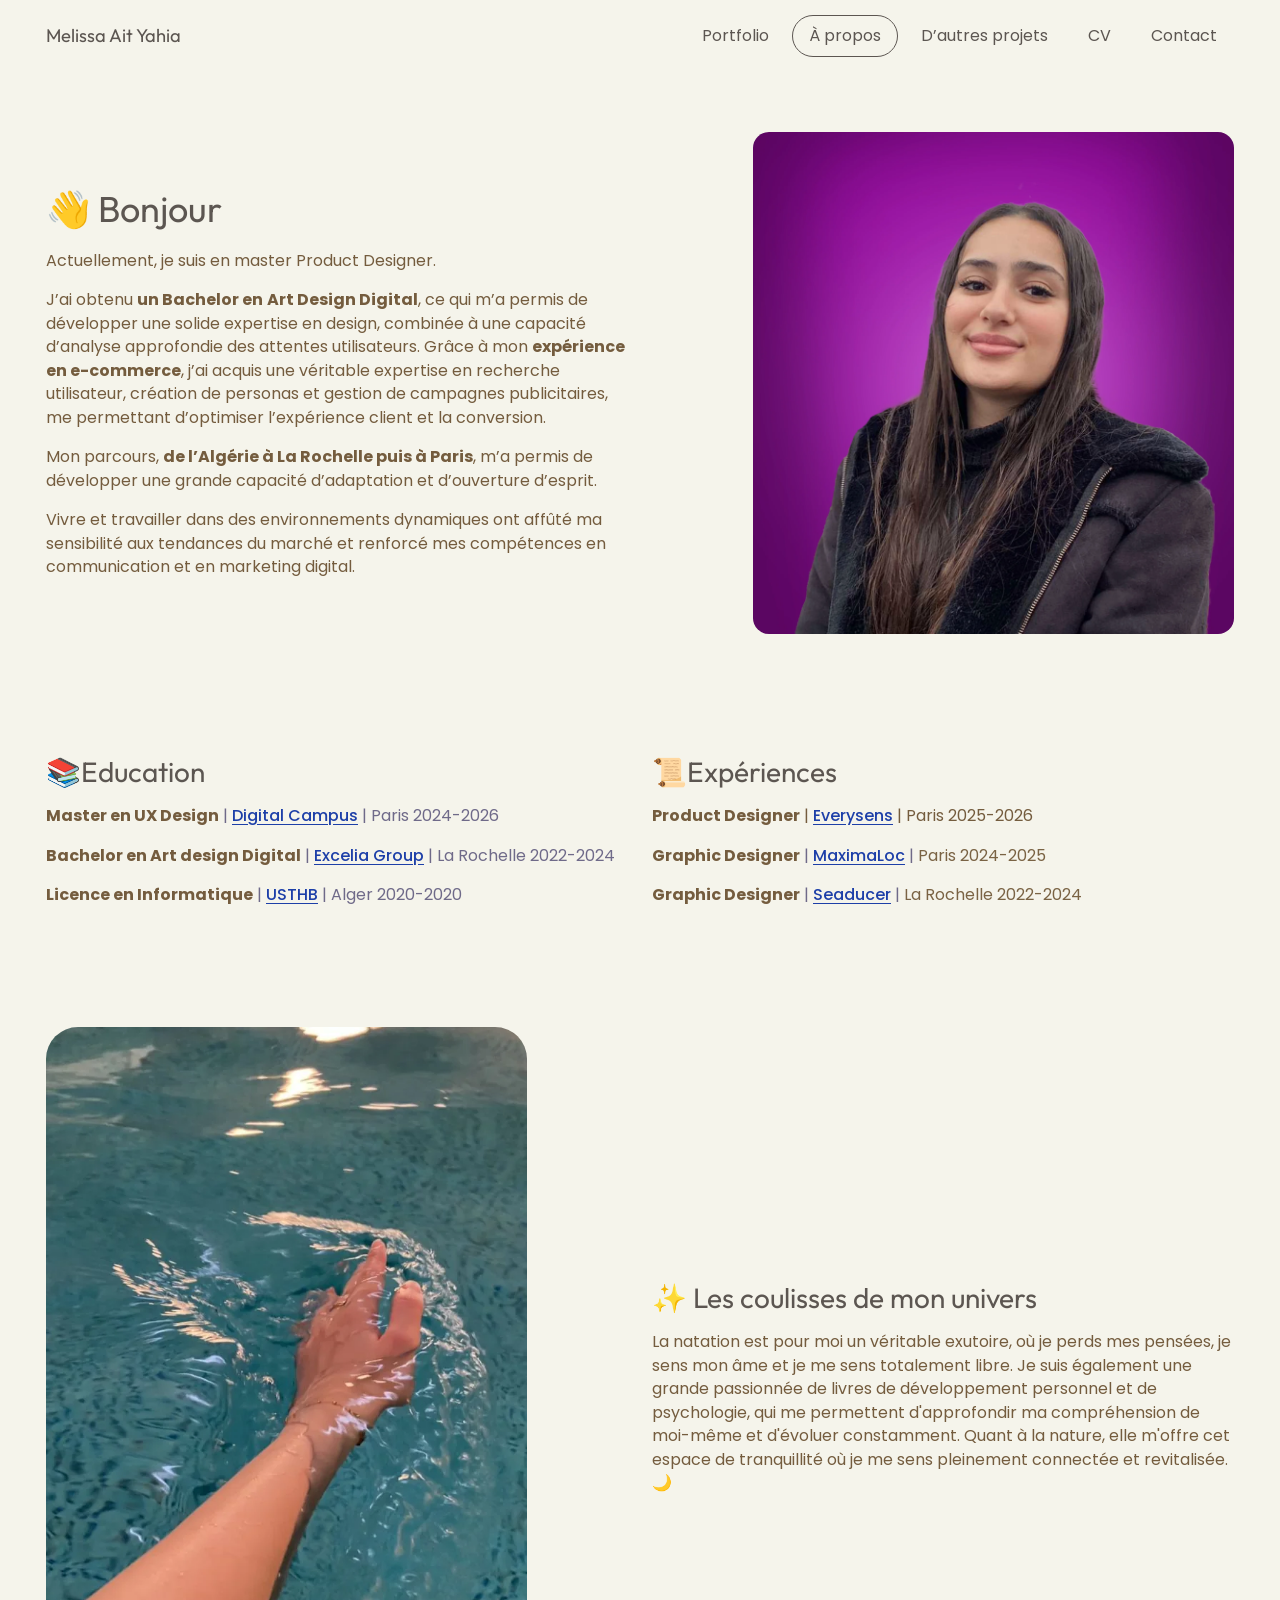
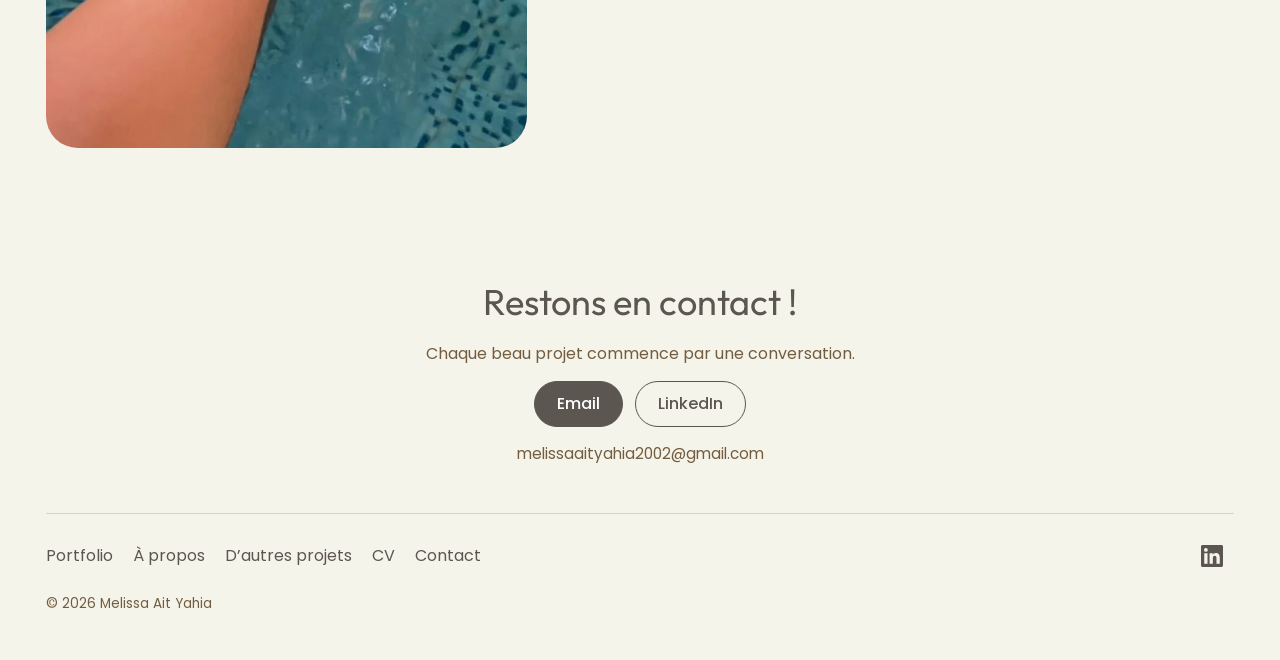
==== a-propos.html @ 56a54812 "Task: AI Product Designer overall done" ====
<!doctype html>
<html lang="fr">
<head>
<meta charset="utf-8">
<meta name="viewport" content="width=device-width, initial-scale=1">
<title>À propos — Melissa Ait Yahia</title>
<meta name="description" content="Parcours, formation et univers de Melissa Ait Yahia, Product Designer.">
<meta property="og:title" content="À propos — Melissa Ait Yahia">
<meta property="og:description" content="Parcours, formation et univers de Melissa Ait Yahia, Product Designer.">
<link rel="icon" href="assets/favicon.svg" type="image/svg+xml">
<link rel="preconnect" href="https://fonts.googleapis.com"><link rel="preconnect" href="https://fonts.gstatic.com" crossorigin>
<link href="https://fonts.googleapis.com/css2?family=Outfit:wght@400;700&family=Poppins:ital,wght@0,400;0,700;1,400;1,700&family=Inter+Tight:wght@500&display=swap" rel="stylesheet">
<link rel="stylesheet" href="assets/style.css">
</head>
<body>
<a class="skip" href="#contenu">Aller au contenu</a>
<header class="site-header"><div class="wrap header-inner">
  <a class="brand" href="./">Melissa Ait Yahia</a>
  <button class="menu-toggle" type="button" aria-expanded="false" aria-controls="menu"><span class="sr-only">Menu</span><span class="bars" aria-hidden="true"></span></button>
  <nav aria-label="Navigation principale"><ul id="menu" class="menu"><li><a class="pill" href="./">Portfolio</a></li><li><a class="pill" href="a-propos.html" aria-current="page">À propos</a></li><li><a class="pill" href="autres-projets.html">D’autres projets</a></li><li><a class="pill" href="assets/cv/Melissa_Ait_Yahia-CV.pdf" target="_blank" rel="noopener">CV<span class="sr-only"> (PDF)</span></a></li><li><a class="pill" href="#contact">Contact</a></li></ul></nav>
</div></header>
<main id="contenu">
<section class="sec sec--general" id="section-1" style="--pt:60px;--pb:60px"><div class="wrap"><div class="grid grid--12"><div class="col col--middle" style="--cs:1;--ce:7;"><div class="tc tc--left"><h2>👋 Bonjour</h2><p>Actuellement, je suis en master Product Designer.</p><p>J’ai obtenu <strong>un Bachelor en</strong> <strong>Art Design Digital</strong>, ce qui m’a permis de développer une solide expertise en design, combinée à une capacité d’analyse approfondie des attentes utilisateurs. Grâce à mon <strong>expérience en e-commerce</strong>, j’ai acquis une véritable expertise en recherche utilisateur, création de personas et gestion de campagnes publicitaires, me permettant d’optimiser l’expérience client et la conversion.</p><p>Mon parcours, <strong>de l’Algérie à La Rochelle puis à Paris</strong>, m’a permis de développer une grande capacité d’adaptation et d’ouverture d’esprit. </p><p>Vivre et travailler dans des environnements dynamiques ont affûté ma sensibilité aux tendances du marché et renforcé mes compétences en communication et en marketing digital.</p></div></div><div class="col col--middle" style="--cs:8;--ce:13;"><figure class="media"><img src="assets/img/about/Wp2EJUbswGXxjtdo-6ed5.webp" srcset="assets/img/about/Wp2EJUbswGXxjtdo-6ed5-sm.webp 1000w, assets/img/about/Wp2EJUbswGXxjtdo-6ed5.webp 2000w" sizes="(min-width: 1240px) 1188px, 100vw" width="2000" height="2086" alt="Bonjour" loading="lazy" decoding="async" style="border-radius:16px"></figure></div></div></div></section>
<section class="sec sec--columns" id="section-2" style="--pt:60px;--pb:60px"><div class="wrap"><div class="grid grid--12"><div class="col" style="--cs:1;--ce:7;"><div class="tc tc--left"><h3>📚Education</h3><p><strong>Master en UX Design</strong><span style="color:#6F6A89"> | </span><a href="https://www.digital-campus.fr/ecole/paris" rel="noopener" target="_blank">Digital Campus</a><span style="color:#6F6A89"> | Paris 2024-2026</span></p><p><strong>Bachelor en Art design Digital</strong><span style="color:#6F6A89"> | </span><a href="https://www.digital-campus.fr/ecole/paris" rel="noopener" target="_blank">Excelia Group</a><span style="color:#6F6A89"> | La Rochelle 2022-2024</span></p><p><strong>Licence en Informatique</strong><span style="color:#6F6A89"> | </span><a href="https://www.digital-campus.fr/ecole/paris" rel="noopener" target="_blank">USTHB</a><span style="color:#6F6A89"> | Alger 2020-2020</span></p></div></div><div class="col" style="--cs:7;--ce:13;"><div class="tc tc--left"><h3>📜Expériences</h3><p><strong>Product Designer</strong> | <a href="https://www.digital-campus.fr/ecole/paris" rel="noopener" target="_blank">Everysens</a> | Paris 2025-2026</p><p><strong>Graphic Designer</strong><span style="color:#6F6A89"> | </span><a href="https://www.digital-campus.fr/ecole/paris" rel="noopener" target="_blank">MaximaLoc</a><span style="color:#6F6A89"> | </span><span style="color:#7A6344">Paris 2024-2025</span></p><p><strong>Graphic Designer</strong><span style="color:#6F6A89"> | </span><a href="https://www.digital-campus.fr/ecole/paris" rel="noopener" target="_blank">Seaducer</a><span style="color:#6F6A89"> |</span><span style="color:#7A6344"> La Rochelle 2022-2024</span></p></div></div></div></div></section>
<section class="sec sec--general" id="section-3" style="--pt:60px;--pb:60px"><div class="wrap"><div class="grid grid--12"><div class="col col--middle" style="--cs:1;--ce:6;"><figure class="media"><img src="assets/img/about/5zqVWGDqrC8O8Jfr-ea85.webp" width="674" height="1011" alt="Expériences" loading="lazy" decoding="async" style="border-radius:32px"></figure></div><div class="col col--middle" style="--cs:7;--ce:13;"><div class="tc tc--left"><h3>✨ Les coulisses de mon univers</h3><p>La natation est pour moi un véritable exutoire, où je perds mes pensées, je sens mon âme et je me sens totalement libre. Je suis également une grande passionnée de livres de développement personnel et de psychologie, qui me permettent d'approfondir ma compréhension de moi-même et d'évoluer constamment. Quant à la nature, elle m'offre cet espace de tranquillité où je me sens pleinement connectée et revitalisée. 🌙</p></div></div></div></div></section>
</main>
<footer class="site-footer" id="contact"><div class="wrap">
  <div class="contact">
    <h2>Restons en contact !</h2>
    <p>Chaque beau projet commence par une conversation.</p>
    <p class="contact-links"><a class="btn" href="mailto:melissaaityahia2002@gmail.com">Email</a> <a class="btn btn--ghost" href="https://www.linkedin.com/in/melissa-ait-yahia/" target="_blank" rel="noopener">LinkedIn</a></p>
    <p class="email">melissaaityahia2002@gmail.com</p>
  </div>
  <div class="footer-bar"><ul class="footer-links"><li><a href="./">Portfolio</a></li><li><a href="a-propos.html" aria-current="page">À propos</a></li><li><a href="autres-projets.html">D’autres projets</a></li><li><a href="assets/cv/Melissa_Ait_Yahia-CV.pdf" target="_blank" rel="noopener">CV<span class="sr-only"> (PDF)</span></a></li><li><a href="#contact">Contact</a></li></ul>
  <a class="li-icon" href="https://www.linkedin.com/in/melissa-ait-yahia/" target="_blank" rel="noopener" aria-label="LinkedIn"><svg viewBox="0 0 24 24" width="22" height="22" aria-hidden="true"><path fill="currentColor" d="M20.45 20.45h-3.56v-5.57c0-1.33-.02-3.04-1.85-3.04-1.85 0-2.14 1.45-2.14 2.94v5.67H9.35V9h3.41v1.56h.05c.48-.9 1.64-1.85 3.37-1.85 3.6 0 4.27 2.37 4.27 5.46v6.28zM5.34 7.43a2.06 2.06 0 1 1 0-4.13 2.06 2.06 0 0 1 0 4.13zM7.12 20.45H3.56V9h3.56v11.45zM22.22 0H1.77C.79 0 0 .77 0 1.73v20.54C0 23.23.79 24 1.77 24h20.45c.98 0 1.78-.77 1.78-1.73V1.73C24 .77 23.2 0 22.22 0z"/></svg></a></div>
  <p class="small">© 2026 Melissa Ait Yahia</p>
</div></footer>
<a class="to-top" href="#contenu" aria-label="Revenir en haut de la page" hidden><svg viewBox="0 0 24 24" width="22" height="22" aria-hidden="true"><path d="M12 19V5M5 12l7-7 7 7" fill="none" stroke="currentColor" stroke-width="2" stroke-linecap="round" stroke-linejoin="round"/></svg></a>
<script src="assets/site.js" defer></script>
</body>
</html>
---- assets/style.css ----
/* ==========================================================
   Portfolio — Melissa Ait Yahia
   Reprend le thème UX Folio : palette, polices Outfit / Poppins,
   grille 12 colonnes. Couleurs modifiables dans :root.
   ========================================================== */
:root {
  --p1: #5C5651;      /* titres */
  --p2: #917550;      /* accent doré (grands textes, décor) */
  --p3: #B58D56;
  --p4: #E2E0D8;      /* cartes */
  --p5: #F5F4EB;      /* fond */
  --body: #745C3E;    /* texte courant : #917550 assombri pour un contraste AA (5,4:1) */
  --bg: var(--p5);
  --line: #D6D2C4;
  --focus: #2B2724;
  --font-title: "Outfit", system-ui, sans-serif;
  --font-body: "Poppins", system-ui, sans-serif;
  --wrap: 1188px;
  --gap: 24px;
  color-scheme: light;
}

*, *::before, *::after { box-sizing: border-box; }
html { scroll-behavior: smooth; -webkit-text-size-adjust: 100%; scroll-padding-top: 90px; }
@media (prefers-reduced-motion: reduce) { html { scroll-behavior: auto; } *, *::before, *::after { animation: none !important; transition: none !important; } }
body { margin: 0; background: var(--bg); color: var(--body); font-family: var(--font-body); font-size: 16px; line-height: 1.47; }
img { max-width: 100%; height: auto; display: block; }
a { color: inherit; text-underline-offset: 3px; }
a:focus-visible, button:focus-visible, [tabindex]:focus-visible { outline: 3px solid var(--focus); outline-offset: 3px; border-radius: 6px; }
h1, h2, h3, h4, h5 { font-family: var(--font-title); font-weight: 400; color: var(--p1); margin: 0 0 .5em; text-wrap: balance; }
h1 { font-size: clamp(2.3rem, 5vw, 3.75rem); line-height: 1.06; }
h2 { font-size: clamp(1.75rem, 3vw, 2.25rem); line-height: 1.21; }
h3 { font-size: clamp(1.4rem, 2.4vw, 1.75rem); line-height: 1.3; }
h4 { font-size: 1.5rem; line-height: 1.35; }
p { margin: 0 0 1em; }
ul, ol { margin: 0 0 1em; padding-left: 1.3em; }
li { margin-bottom: .35em; }
strong { font-weight: 700; }
code { background: var(--p4); padding: .1em .4em; border-radius: 6px; font-size: .9em; }
blockquote { margin: 0 0 1em; padding: 16px 20px; border-left: 3px solid var(--p2); background: rgba(226, 224, 216, .5); border-radius: 0 12px 12px 0; }
blockquote p:last-child { margin: 0; }

.sr-only { position: absolute; width: 1px; height: 1px; overflow: hidden; clip: rect(0 0 0 0); white-space: nowrap; }
.skip { position: absolute; left: 16px; top: -60px; z-index: 100; background: var(--p1); color: #fff; padding: 10px 16px; border-radius: 8px; }
.skip:focus { top: 12px; }
.wrap { width: min(var(--wrap), 100% - 32px); margin-inline: auto; }

/* ---------- En-tête ---------- */
.site-header { position: sticky; top: 0; z-index: 50; background: rgba(245, 244, 235, .94); backdrop-filter: blur(8px); }
.header-inner { display: flex; align-items: center; justify-content: space-between; min-height: 72px; gap: 16px; }
.brand { font-family: var(--font-title); font-size: 1.15rem; color: var(--p1); text-decoration: none; }
.menu { list-style: none; display: flex; gap: 6px; margin: 0; padding: 0; }
.menu li { margin: 0; }
.pill { display: inline-flex; align-items: center; min-height: 40px; padding: 8px 16px; border-radius: 999px; color: var(--p1); text-decoration: none; border: 1px solid transparent; }
.pill:hover, .pill[aria-current="page"] { border-color: var(--p1); }
.menu-toggle { display: none; width: 44px; height: 44px; border: 0; background: transparent; cursor: pointer; border-radius: 8px; }
.bars, .bars::before, .bars::after { display: block; width: 22px; height: 2px; background: var(--p1); margin: auto; position: relative; content: ""; }
.bars::before { position: absolute; top: -7px; } .bars::after { position: absolute; top: 7px; }
@media (max-width: 820px) {
  .menu-toggle { display: block; }
  .menu { display: none; position: absolute; left: 0; right: 0; top: 72px; flex-direction: column; background: var(--bg); padding: 8px 16px 16px; border-bottom: 1px solid var(--line); }
  .menu.open { display: flex; }
  .pill { width: 100%; }
}

/* ---------- Sections et grille ---------- */
.sec { padding-top: var(--pt, 60px); padding-bottom: var(--pb, 60px); }
.grid { display: grid; gap: 32px var(--gap); align-items: start; }
.grid--12 { grid-template-columns: repeat(12, minmax(0, 1fr)); }
.grid--12 > .col { grid-column: var(--cs, 1) / var(--ce, 13); grid-row: var(--rs, auto); min-width: 0; }
.grid--eq { grid-template-columns: repeat(var(--n), minmax(0, 1fr)); }
.col { min-width: 0; }
.col--middle { align-self: center; }
.col--stack .media { margin-top: 24px; max-width: 760px; }
.tc > h2:not(:first-child), .tc > h3:not(:first-child), .tc > h4:not(:first-child) { margin-top: 1.3em; }
@media (max-width: 820px) {
  .grid--12 > .col { grid-column: 1 / -1; grid-row: auto; }
  .grid--eq { grid-template-columns: 1fr; }
}
.tc--center { text-align: center; }
.tc--right { text-align: right; }
.tc--center ul, .tc--center ol { display: inline-block; text-align: left; }
.tc > *:last-child { margin-bottom: 0; }
.tc + .tc, .tc + .media, .media + .tc { margin-top: 16px; }
.tc a { color: #1D3FA8; font-weight: 500; }
.card { padding: 28px; height: 100%; }
.media { margin: 0; }
.media img { margin-inline: auto; }
.media figcaption { margin-top: 12px; text-align: center; }
.video { position: relative; aspect-ratio: 16 / 9; border-radius: 12px; overflow: hidden; background: #000; max-width: 100%; }
.video iframe { position: absolute; inset: 0; width: 100%; height: 100%; border: 0; }
.btn { display: inline-flex; align-items: center; min-height: 44px; padding: 10px 22px; border-radius: 999px; background: var(--p1); color: #fff; text-decoration: none; border: 1.5px solid var(--p1); font-weight: 500; }
.btn--ghost { background: transparent; color: var(--p1); }
.actions { display: flex; flex-wrap: wrap; gap: 12px; justify-content: center; }
.sec--gallery + .sec { padding-top: max(var(--pt), 48px); }
.video-link { margin-top: 10px; text-align: center; }

/* ---------- En-tête d'étude de cas ---------- */
.hero { display: grid; grid-template-columns: 4fr 8fr; gap: 48px; align-items: center; min-height: 460px; }
.hero-media img { width: 100%; max-height: 640px; object-fit: contain; margin-inline: auto; }
.hero-sub a { display: inline-block; margin-top: 10px; color: var(--p1); }
.hero-sub, .hero-sub p { font-size: 1.25rem; color: var(--body); }
.hero-sub h2 { font-size: clamp(1.5rem, 3vw, 2.6rem); line-height: 1.25; }
.sec--header h1 { font-size: clamp(2rem, 3.6vw, 3rem); line-height: 1.2; }
.sec--dark { color: #F5F4EB; }
.sec--dark h1, .sec--dark h2, .sec--dark h3, .sec--dark h4, .sec--dark .hero-sub, .sec--dark .hero-sub p { color: #FFFFFF; }
.sec--dark .tc a { color: #FFFFFF; }
.hero-media img { border-radius: 12px; }
@media (max-width: 820px) { .hero { grid-template-columns: 1fr; gap: 24px; } }

/* ---------- Accueil ---------- */
.sec--hero p { font-size: 1.25rem; line-height: 1.41; color: var(--p1); }
.sec--hero h1 { margin-bottom: .45em; }
.sec--hero { background: radial-gradient(ellipse 520px 380px at 50% 45%, rgba(214, 186, 140, .35), transparent 70%); }
.sec--hero .media img { height: 340px; width: 100%; max-width: 280px; object-fit: cover; object-position: center top; border-radius: 999px 999px 0 0; }
.social { margin-top: 12px; }
.social .li-icon { width: 44px; height: 44px; margin-left: -12px; }
.marquee { display: flex; overflow: hidden; gap: 0; -webkit-mask-image: linear-gradient(90deg, transparent, #000 10%, #000 90%, transparent); mask-image: linear-gradient(90deg, transparent, #000 10%, #000 90%, transparent); }
.marquee-track { list-style: none; display: flex; flex: none; gap: 0; margin: 0; padding: 0; animation: marquee 40s linear infinite; }
.marquee:hover .marquee-track { animation-play-state: paused; }
.marquee-track li { margin: 0; padding: 0 28px; font-family: "Inter Tight", var(--font-title); font-weight: 500; font-size: 1.3rem; color: var(--p1); white-space: nowrap; display: flex; align-items: center; gap: 28px; }
.marquee-track li::after { content: "✳"; color: var(--p2); padding-left: 28px; }
@keyframes marquee { to { transform: translateX(-100%); } }
@media (prefers-reduced-motion: reduce) { .marquee { flex-wrap: wrap; -webkit-mask-image: none; mask-image: none; } .marquee-track { flex-wrap: wrap; } .marquee-track[aria-hidden] { display: none; } }
.divider { display: flex; flex-direction: column; gap: 12px; }
.divider hr { border: 0; border-top: 1px solid var(--p3); margin: 0 0 8px; width: 100%; }
.divider-title { margin: 0; }
.sec--cards .card { text-align: center; }
.sec--cards .grid { align-items: stretch; }
.sec--cards .col { display: flex; flex-direction: column; }
.sec--cards .card { flex: 1; }
.projects { list-style: none; padding: 0; margin: 0; display: grid; grid-template-columns: 1fr 1fr; gap: 48px; align-items: start; }
.projects li { margin: 0; }
.projects { grid-auto-rows: auto; }
.project--offset { margin-top: 260px; }
.projects--more .project--offset { margin-top: 0; }
@media (max-width: 820px) { .projects { grid-template-columns: 1fr; } .project--offset { margin-top: 0; } }
.project a { display: block; text-decoration: none; border-radius: 12px; }
.project-thumb { overflow: hidden; aspect-ratio: 1 / 1; display: grid; place-items: center; }
.project-thumb img { width: 100%; height: 100%; object-fit: cover; transition: transform .4s ease; }
.project a:hover .project-thumb img { transform: scale(1.03); }
.project-title { font-size: 1.5rem; line-height: 1.35; margin: 18px 0 4px; text-align: center; }
.project-title span { background: linear-gradient(currentColor, currentColor) 0 100% / 0 1px no-repeat; transition: background-size .3s; }
.project a:hover .project-title span, .project a:focus-visible .project-title span { background-size: 100% 1px; }
.project-title { min-height: 2.7em; display: flex; align-items: flex-start; justify-content: center; }
.chips { list-style: none; display: flex; flex-wrap: wrap; justify-content: center; gap: 8px; padding: 0; margin: 10px 0 0; min-height: 76px; align-content: flex-start; }
.chips li { margin: 0; padding: 5px 14px; border-radius: 999px; background: var(--p4); color: var(--p1); font-size: .875rem; line-height: 1.4; }

/* ---------- Étapes (process) : une ligne, reliées par un trait ---------- */
.process { overflow-x: auto; padding: 8px 0; }
.process ol { list-style: none; display: flex; justify-content: space-between; padding: 0; margin: 0; min-width: 720px; }
.process li { flex: 1 1 0; margin: 0; position: relative; display: flex; justify-content: center; }
.process li + li::before { content: ""; position: absolute; top: 37px; right: calc(50% + 50px); left: calc(-50% + 50px); border-top: 1px solid var(--p1); opacity: .6; }
.process a { display: flex; flex-direction: column; align-items: center; gap: 18px; text-decoration: none; text-align: center; padding: 0 8px; }
.process .num { display: inline-grid; place-items: center; width: 74px; height: 74px; border-radius: 50%; border: 1px solid var(--p1); font-family: var(--font-title); font-size: 1.9rem; color: var(--p1); transition: background .2s, color .2s; }
.process .step-name { font-size: 1.15rem; line-height: 1.45; color: var(--body); max-width: 220px; }
.process a:hover .num, .process a:focus-visible .num { background: var(--p2); border-color: var(--p2); color: #fff; }

/* ---------- Galeries ---------- */
.gallery { list-style: none; padding: 0; margin: 0; display: grid; grid-template-columns: repeat(var(--n), minmax(0, 1fr)); gap: var(--gap); align-items: start; }
.gallery li { margin: 0; }
.gallery--mobile { justify-items: center; }
@media (max-width: 820px) { .gallery { grid-template-columns: 1fr; } .gallery:not(.gallery--mobile) { grid-template-columns: repeat(min(var(--n), 2), minmax(0, 1fr)); } }
.phone { width: min(280px, 100%); aspect-ratio: 463 / 900; border: 11px solid #1D1D1F; border-radius: 44px; background: #1D1D1F; position: relative; box-shadow: 0 18px 40px rgba(0, 0, 0, .18); }
.phone::before { content: ""; position: absolute; top: 8px; left: 50%; translate: -50% 0; width: 32%; height: 22px; border-radius: 12px; background: #1D1D1F; z-index: 2; }
.phone-screen { height: 100%; overflow-y: auto; border-radius: 33px; background: #fff; scrollbar-width: none; overscroll-behavior: contain; }
.phone-screen::-webkit-scrollbar { display: none; }
.media .phone { margin-inline: auto; }
.phone-screen img { width: 100%; }
.slider { position: relative; max-width: 790px; margin-inline: auto; }
.slider .slide img { border-radius: 4px; }
.slider-track, .carousel-track { list-style: none; display: flex; overflow-x: auto; scroll-snap-type: x mandatory; scroll-behavior: smooth; margin: 0; padding: 0; scrollbar-width: none; }
.slider-track::-webkit-scrollbar, .carousel-track::-webkit-scrollbar { display: none; }
.slider .slide { flex: 0 0 100%; scroll-snap-align: center; margin: 0; display: grid; place-items: center; }
.slider .slide img { max-height: 78vh; width: auto; }
.arrow { width: 44px; height: 44px; padding: 0; border-radius: 50%; border: 1px solid var(--line); background: #fff; color: var(--p1); cursor: pointer; display: grid; place-items: center; box-shadow: 0 4px 14px rgba(0, 0, 0, .08); }
.arrow svg { display: block; }
.arrow:disabled { opacity: .35; cursor: default; }
.slider .arrow { position: absolute; top: calc(50% - 20px); translate: 0 -50%; }
.slider .arrow--prev { left: -64px; } .slider .arrow--next { right: -64px; }
@media (max-width: 960px) { .slider .arrow--prev { left: 6px; } .slider .arrow--next { right: 6px; } }
.dots { display: flex; justify-content: center; gap: 4px; margin-top: 16px; }
.dot { width: 24px; height: 24px; border: 0; background: transparent; cursor: pointer; display: grid; place-items: center; padding: 0; }
.dot::before { content: ""; width: 9px; height: 9px; border-radius: 50%; background: var(--line); }
.dot[aria-current="true"]::before { background: var(--p1); }
.carousel .slide { flex: 0 0 calc(var(--n) * (100% + 16px) / 12 - 16px); scroll-snap-align: start; margin: 0 16px 0 0; }
.carousel .slide:last-child { margin-right: 0; }
.carousel .slide img { width: 100%; border-radius: 6px; }
.carousel-nav { display: flex; justify-content: center; gap: 12px; margin-top: 16px; }
@media (max-width: 820px) { .carousel .slide { flex-basis: 72%; } }

/* ---------- Pied de page ---------- */
.site-footer { padding: 72px 0 32px; }
.contact { text-align: center; }
.contact-links { display: flex; justify-content: center; flex-wrap: wrap; gap: 12px; }
.email { font-size: .95rem; user-select: all; }
.footer-bar { display: flex; flex-wrap: wrap; align-items: center; justify-content: space-between; gap: 16px; border-top: 1px solid var(--line); margin-top: 48px; padding-top: 20px; }
.footer-links { list-style: none; display: flex; flex-wrap: wrap; gap: 4px 20px; padding: 0; margin: 0; }
.footer-links li { margin: 0; }
.footer-links a { display: inline-block; padding: 8px 0; color: var(--p1); text-decoration: none; }
.footer-links a:hover { text-decoration: underline; }
.li-icon { color: var(--p1); display: grid; place-items: center; width: 44px; height: 44px; }
.small { font-size: .85rem; margin-top: 16px; }
.to-top { position: fixed; right: max(20px, env(safe-area-inset-right, 0px)); bottom: max(20px, env(safe-area-inset-bottom, 0px)); width: 52px; height: 52px; border-radius: 50%; background: var(--p1); color: #fff; display: grid; place-items: center; box-shadow: 0 6px 18px rgba(0, 0, 0, .18); z-index: 60; }
.to-top[hidden] { display: none; }

/* Visuel d’en-tête décalé vers la droite (desktop uniquement) */
@media (min-width: 821px) { .hero-media--shift img { object-position: 70% center; } }
/* Maquette téléphone dans l’en-tête d’étude de cas */
.hero-media .phone { margin-inline: auto; }
.hero-media .phone img { max-height: none; border-radius: 0; object-fit: initial; }
@media (min-width: 821px) { .hero--wide-text { grid-template-columns: 5fr 7fr; } }

/* ---------- Stepper : étape en cours + barre fixe compacte ---------- */
.process a[aria-current="step"] .num { background: var(--p1); border-color: var(--p1); color: #fff; }
.process a[aria-current="step"] .step-name { color: var(--p1); font-weight: 700; }
.sec--process.is-stuck .process {
  position: fixed; top: var(--header-h, 72px); left: 0; right: 0; z-index: 45;
  padding: 8px max(16px, calc((100% - var(--wrap)) / 2));
  background: rgba(245, 244, 235, .96); backdrop-filter: blur(8px);
  border-bottom: 1px solid var(--line); box-shadow: 0 6px 16px rgba(0, 0, 0, .05);
  animation: steps-in .2s ease-out;
}
.sec--process.is-stuck .process a { flex-direction: row; gap: 8px; padding: 6px 8px; min-height: 44px; text-align: left; }
.sec--process.is-stuck .process .num { width: 32px; height: 32px; font-size: 1rem; flex: none; }
.sec--process.is-stuck .process .step-name { font-size: .875rem; line-height: 1.3; max-width: 180px; }
.sec--process.is-stuck .process li + li::before { top: 50%; left: -18px; right: auto; width: 16px; }
.sec--process.is-stuck .process li { justify-content: center; }
.sec--process.is-stuck .process ol { gap: 20px; min-width: 760px; }
@keyframes steps-in { from { opacity: 0; transform: translateY(-6px); } }
/* Les ancres tombent sous l'en-tête + la barre d'étapes */
html.has-stuck-steps, html:has(.sec--process) { scroll-padding-top: 150px; }
/* Mobile : numéros seuls, seul le nom de l'étape en cours reste visible */
@media (max-width: 820px) {
  .sec--process.is-stuck .process ol { min-width: 0; gap: 4px; justify-content: space-between; }
  .sec--process.is-stuck .process li { flex: 0 0 auto; }
  .sec--process.is-stuck .process li:has([aria-current]) { flex: 1 1 auto; min-width: 0; }
  .sec--process.is-stuck .process li + li::before { display: none; }
  .sec--process.is-stuck .process a { padding: 6px 4px; }
  .sec--process.is-stuck .process .step-name { max-width: none; white-space: nowrap; overflow: hidden; text-overflow: ellipsis; }
  .sec--process.is-stuck .process a:not([aria-current]) .step-name { position: absolute; width: 1px; height: 1px; overflow: hidden; clip: rect(0 0 0 0); }
  .sec--process.is-stuck .process a[aria-current] { min-width: 0; }
}
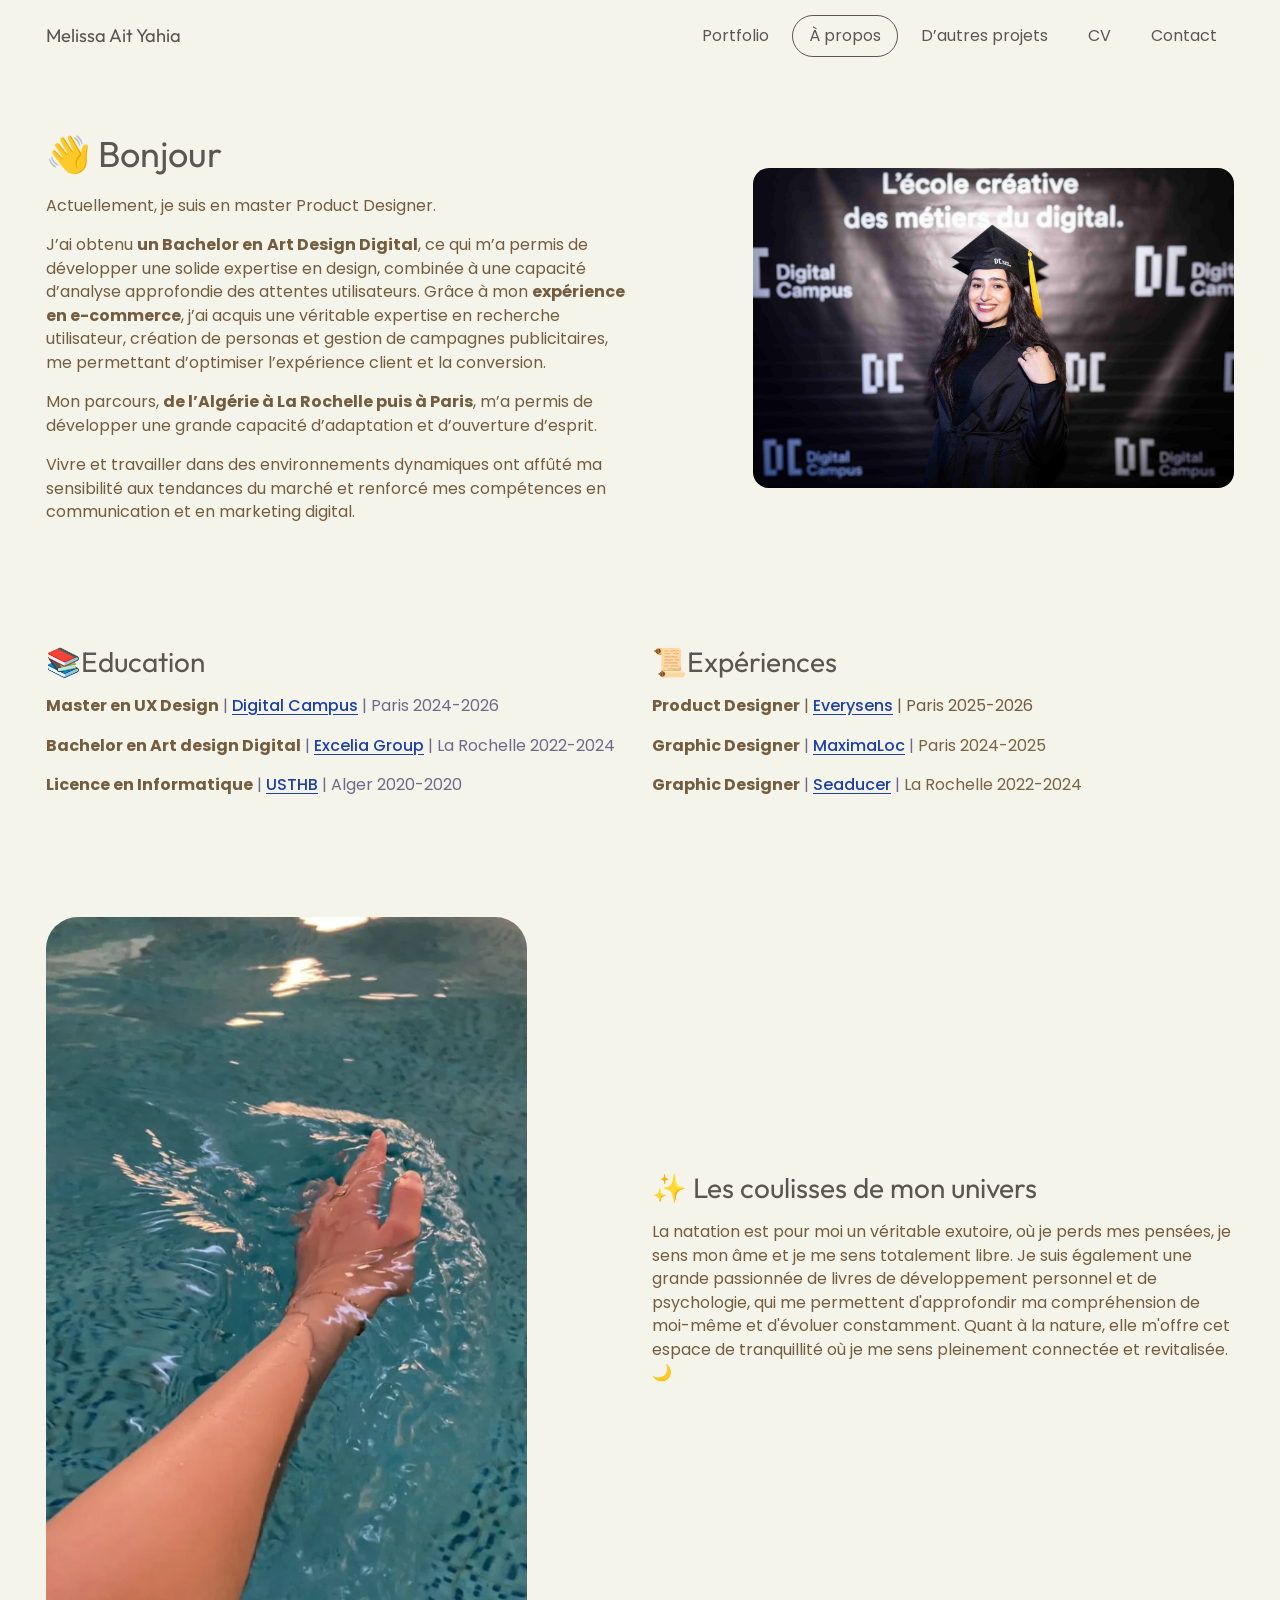
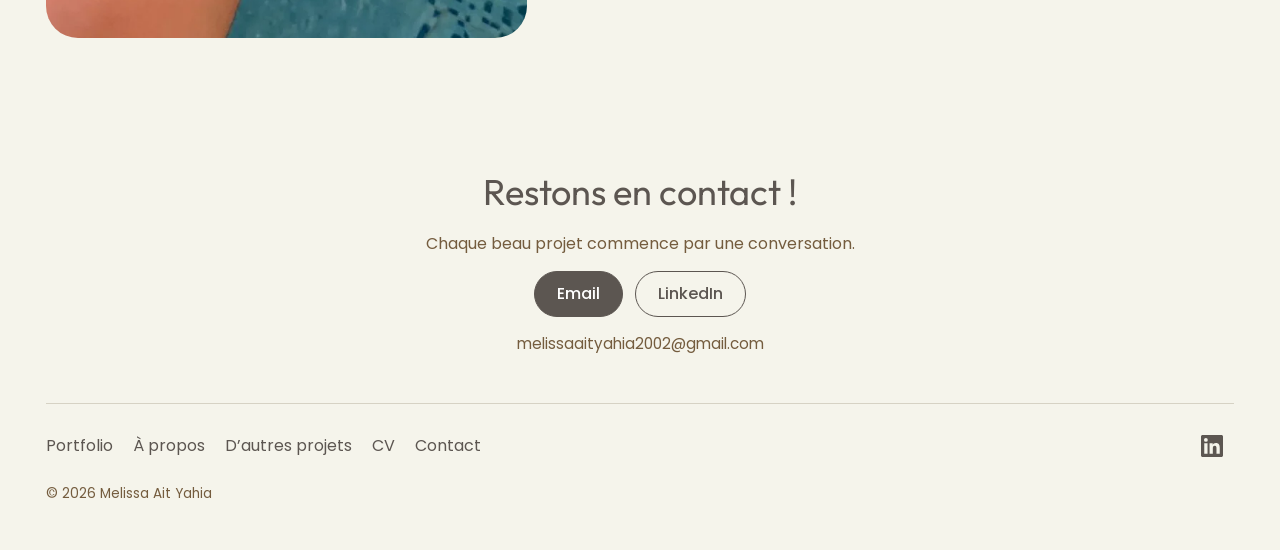
==== commit a2d4e02c: "Updated about page image" ====
--- a/a-propos.html
+++ b/a-propos.html
@@ -1,41 +1,159 @@
 <!doctype html>
 <html lang="fr">
+
 <head>
-<meta charset="utf-8">
-<meta name="viewport" content="width=device-width, initial-scale=1">
-<title>À propos — Melissa Ait Yahia</title>
-<meta name="description" content="Parcours, formation et univers de Melissa Ait Yahia, Product Designer.">
-<meta property="og:title" content="À propos — Melissa Ait Yahia">
-<meta property="og:description" content="Parcours, formation et univers de Melissa Ait Yahia, Product Designer.">
-<link rel="icon" href="assets/favicon.svg" type="image/svg+xml">
-<link rel="preconnect" href="https://fonts.googleapis.com"><link rel="preconnect" href="https://fonts.gstatic.com" crossorigin>
-<link href="https://fonts.googleapis.com/css2?family=Outfit:wght@400;700&family=Poppins:ital,wght@0,400;0,700;1,400;1,700&family=Inter+Tight:wght@500&display=swap" rel="stylesheet">
-<link rel="stylesheet" href="assets/style.css">
+  <meta charset="utf-8">
+  <meta name="viewport" content="width=device-width, initial-scale=1">
+  <title>À propos — Melissa Ait Yahia</title>
+  <meta name="description" content="Parcours, formation et univers de Melissa Ait Yahia, Product Designer.">
+  <meta property="og:title" content="À propos — Melissa Ait Yahia">
+  <meta property="og:description" content="Parcours, formation et univers de Melissa Ait Yahia, Product Designer.">
+  <link rel="icon" href="assets/favicon.svg" type="image/svg+xml">
+  <link rel="preconnect" href="https://fonts.googleapis.com">
+  <link rel="preconnect" href="https://fonts.gstatic.com" crossorigin>
+  <link
+    href="https://fonts.googleapis.com/css2?family=Outfit:wght@400;700&family=Poppins:ital,wght@0,400;0,700;1,400;1,700&family=Inter+Tight:wght@500&display=swap"
+    rel="stylesheet">
+  <link rel="stylesheet" href="assets/style.css">
 </head>
+
 <body>
-<a class="skip" href="#contenu">Aller au contenu</a>
-<header class="site-header"><div class="wrap header-inner">
-  <a class="brand" href="./">Melissa Ait Yahia</a>
-  <button class="menu-toggle" type="button" aria-expanded="false" aria-controls="menu"><span class="sr-only">Menu</span><span class="bars" aria-hidden="true"></span></button>
-  <nav aria-label="Navigation principale"><ul id="menu" class="menu"><li><a class="pill" href="./">Portfolio</a></li><li><a class="pill" href="a-propos.html" aria-current="page">À propos</a></li><li><a class="pill" href="autres-projets.html">D’autres projets</a></li><li><a class="pill" href="assets/cv/Melissa_Ait_Yahia-CV.pdf" target="_blank" rel="noopener">CV<span class="sr-only"> (PDF)</span></a></li><li><a class="pill" href="#contact">Contact</a></li></ul></nav>
-</div></header>
-<main id="contenu">
-<section class="sec sec--general" id="section-1" style="--pt:60px;--pb:60px"><div class="wrap"><div class="grid grid--12"><div class="col col--middle" style="--cs:1;--ce:7;"><div class="tc tc--left"><h2>👋 Bonjour</h2><p>Actuellement, je suis en master Product Designer.</p><p>J’ai obtenu <strong>un Bachelor en</strong> <strong>Art Design Digital</strong>, ce qui m’a permis de développer une solide expertise en design, combinée à une capacité d’analyse approfondie des attentes utilisateurs. Grâce à mon <strong>expérience en e-commerce</strong>, j’ai acquis une véritable expertise en recherche utilisateur, création de personas et gestion de campagnes publicitaires, me permettant d’optimiser l’expérience client et la conversion.</p><p>Mon parcours, <strong>de l’Algérie à La Rochelle puis à Paris</strong>, m’a permis de développer une grande capacité d’adaptation et d’ouverture d’esprit. </p><p>Vivre et travailler dans des environnements dynamiques ont affûté ma sensibilité aux tendances du marché et renforcé mes compétences en communication et en marketing digital.</p></div></div><div class="col col--middle" style="--cs:8;--ce:13;"><figure class="media"><img src="assets/img/about/Wp2EJUbswGXxjtdo-6ed5.webp" srcset="assets/img/about/Wp2EJUbswGXxjtdo-6ed5-sm.webp 1000w, assets/img/about/Wp2EJUbswGXxjtdo-6ed5.webp 2000w" sizes="(min-width: 1240px) 1188px, 100vw" width="2000" height="2086" alt="Bonjour" loading="lazy" decoding="async" style="border-radius:16px"></figure></div></div></div></section>
-<section class="sec sec--columns" id="section-2" style="--pt:60px;--pb:60px"><div class="wrap"><div class="grid grid--12"><div class="col" style="--cs:1;--ce:7;"><div class="tc tc--left"><h3>📚Education</h3><p><strong>Master en UX Design</strong><span style="color:#6F6A89"> | </span><a href="https://www.digital-campus.fr/ecole/paris" rel="noopener" target="_blank">Digital Campus</a><span style="color:#6F6A89"> | Paris 2024-2026</span></p><p><strong>Bachelor en Art design Digital</strong><span style="color:#6F6A89"> | </span><a href="https://www.digital-campus.fr/ecole/paris" rel="noopener" target="_blank">Excelia Group</a><span style="color:#6F6A89"> | La Rochelle 2022-2024</span></p><p><strong>Licence en Informatique</strong><span style="color:#6F6A89"> | </span><a href="https://www.digital-campus.fr/ecole/paris" rel="noopener" target="_blank">USTHB</a><span style="color:#6F6A89"> | Alger 2020-2020</span></p></div></div><div class="col" style="--cs:7;--ce:13;"><div class="tc tc--left"><h3>📜Expériences</h3><p><strong>Product Designer</strong> | <a href="https://www.digital-campus.fr/ecole/paris" rel="noopener" target="_blank">Everysens</a> | Paris 2025-2026</p><p><strong>Graphic Designer</strong><span style="color:#6F6A89"> | </span><a href="https://www.digital-campus.fr/ecole/paris" rel="noopener" target="_blank">MaximaLoc</a><span style="color:#6F6A89"> | </span><span style="color:#7A6344">Paris 2024-2025</span></p><p><strong>Graphic Designer</strong><span style="color:#6F6A89"> | </span><a href="https://www.digital-campus.fr/ecole/paris" rel="noopener" target="_blank">Seaducer</a><span style="color:#6F6A89"> |</span><span style="color:#7A6344"> La Rochelle 2022-2024</span></p></div></div></div></div></section>
-<section class="sec sec--general" id="section-3" style="--pt:60px;--pb:60px"><div class="wrap"><div class="grid grid--12"><div class="col col--middle" style="--cs:1;--ce:6;"><figure class="media"><img src="assets/img/about/5zqVWGDqrC8O8Jfr-ea85.webp" width="674" height="1011" alt="Expériences" loading="lazy" decoding="async" style="border-radius:32px"></figure></div><div class="col col--middle" style="--cs:7;--ce:13;"><div class="tc tc--left"><h3>✨ Les coulisses de mon univers</h3><p>La natation est pour moi un véritable exutoire, où je perds mes pensées, je sens mon âme et je me sens totalement libre. Je suis également une grande passionnée de livres de développement personnel et de psychologie, qui me permettent d'approfondir ma compréhension de moi-même et d'évoluer constamment. Quant à la nature, elle m'offre cet espace de tranquillité où je me sens pleinement connectée et revitalisée. 🌙</p></div></div></div></div></section>
-</main>
-<footer class="site-footer" id="contact"><div class="wrap">
-  <div class="contact">
-    <h2>Restons en contact !</h2>
-    <p>Chaque beau projet commence par une conversation.</p>
-    <p class="contact-links"><a class="btn" href="mailto:melissaaityahia2002@gmail.com">Email</a> <a class="btn btn--ghost" href="https://www.linkedin.com/in/melissa-ait-yahia/" target="_blank" rel="noopener">LinkedIn</a></p>
-    <p class="email">melissaaityahia2002@gmail.com</p>
-  </div>
-  <div class="footer-bar"><ul class="footer-links"><li><a href="./">Portfolio</a></li><li><a href="a-propos.html" aria-current="page">À propos</a></li><li><a href="autres-projets.html">D’autres projets</a></li><li><a href="assets/cv/Melissa_Ait_Yahia-CV.pdf" target="_blank" rel="noopener">CV<span class="sr-only"> (PDF)</span></a></li><li><a href="#contact">Contact</a></li></ul>
-  <a class="li-icon" href="https://www.linkedin.com/in/melissa-ait-yahia/" target="_blank" rel="noopener" aria-label="LinkedIn"><svg viewBox="0 0 24 24" width="22" height="22" aria-hidden="true"><path fill="currentColor" d="M20.45 20.45h-3.56v-5.57c0-1.33-.02-3.04-1.85-3.04-1.85 0-2.14 1.45-2.14 2.94v5.67H9.35V9h3.41v1.56h.05c.48-.9 1.64-1.85 3.37-1.85 3.6 0 4.27 2.37 4.27 5.46v6.28zM5.34 7.43a2.06 2.06 0 1 1 0-4.13 2.06 2.06 0 0 1 0 4.13zM7.12 20.45H3.56V9h3.56v11.45zM22.22 0H1.77C.79 0 0 .77 0 1.73v20.54C0 23.23.79 24 1.77 24h20.45c.98 0 1.78-.77 1.78-1.73V1.73C24 .77 23.2 0 22.22 0z"/></svg></a></div>
-  <p class="small">© 2026 Melissa Ait Yahia</p>
-</div></footer>
-<a class="to-top" href="#contenu" aria-label="Revenir en haut de la page" hidden><svg viewBox="0 0 24 24" width="22" height="22" aria-hidden="true"><path d="M12 19V5M5 12l7-7 7 7" fill="none" stroke="currentColor" stroke-width="2" stroke-linecap="round" stroke-linejoin="round"/></svg></a>
-<script src="assets/site.js" defer></script>
+  <a class="skip" href="#contenu">Aller au contenu</a>
+  <header class="site-header">
+    <div class="wrap header-inner">
+      <a class="brand" href="./">Melissa Ait Yahia</a>
+      <button class="menu-toggle" type="button" aria-expanded="false" aria-controls="menu"><span
+          class="sr-only">Menu</span><span class="bars" aria-hidden="true"></span></button>
+      <nav aria-label="Navigation principale">
+        <ul id="menu" class="menu">
+          <li><a class="pill" href="./">Portfolio</a></li>
+          <li><a class="pill" href="a-propos.html" aria-current="page">À propos</a></li>
+          <li><a class="pill" href="autres-projets.html">D’autres projets</a></li>
+          <li><a class="pill" href="assets/cv/Melissa_Ait_Yahia-CV.pdf" target="_blank" rel="noopener">CV<span
+                class="sr-only"> (PDF)</span></a></li>
+          <li><a class="pill" href="#contact">Contact</a></li>
+        </ul>
+      </nav>
+    </div>
+  </header>
+  <main id="contenu">
+    <section class="sec sec--general" id="section-1" style="--pt:60px;--pb:60px">
+      <div class="wrap">
+        <div class="grid grid--12">
+          <div class="col col--middle" style="--cs:1;--ce:7;">
+            <div class="tc tc--left">
+              <h2>👋 Bonjour</h2>
+              <p>Actuellement, je suis en master Product Designer.</p>
+              <p>J’ai obtenu <strong>un Bachelor en</strong> <strong>Art Design Digital</strong>, ce qui m’a permis de
+                développer une solide expertise en design, combinée à une capacité d’analyse approfondie des attentes
+                utilisateurs. Grâce
+                à mon <strong>expérience en e-commerce</strong>, j’ai acquis une véritable expertise en recherche
+                utilisateur, création de personas et gestion de campagnes publicitaires, me permettant d’optimiser
+                l’expérience client et
+                la conversion.</p>
+              <p>Mon parcours, <strong>de l’Algérie à La Rochelle puis à Paris</strong>, m’a permis de développer une
+                grande capacité d’adaptation et d’ouverture d’esprit. </p>
+              <p>Vivre et travailler dans des environnements dynamiques ont affûté ma sensibilité aux tendances du
+                marché et renforcé mes compétences en communication et en marketing digital.</p>
+            </div>
+          </div>
+          <div class="col col--middle" style="--cs:8;--ce:13;">
+            <figure class="media"><img src="assets/img/about/mely-diplomée.jpg"
+                srcset="assets/img/about/mely-diplomée.jpg 1000w, assets/img/about/mely-diplomée.jpg 2000w"
+                sizes="(min-width: 1240px) 1188px, 100vw" width="2000" height="2086" alt="Bonjour" loading="lazy"
+                decoding="async" style="border-radius:16px"></figure>
+          </div>
+        </div>
+      </div>
+    </section>
+    <section class="sec sec--columns" id="section-2" style="--pt:60px;--pb:60px">
+      <div class="wrap">
+        <div class="grid grid--12">
+          <div class="col" style="--cs:1;--ce:7;">
+            <div class="tc tc--left">
+              <h3>📚Education</h3>
+              <p><strong>Master en UX Design</strong><span style="color:#6F6A89"> | </span><a
+                  href="https://www.digital-campus.fr/ecole/paris" rel="noopener" target="_blank">Digital
+                  Campus</a><span style="color:#6F6A89"> | Paris 2024-2026</span></p>
+              <p><strong>Bachelor en Art design Digital</strong><span style="color:#6F6A89"> | </span><a
+                  href="https://www.digital-campus.fr/ecole/paris" rel="noopener" target="_blank">Excelia Group</a><span
+                  style="color:#6F6A89"> | La Rochelle 2022-2024</span></p>
+              <p><strong>Licence en Informatique</strong><span style="color:#6F6A89"> | </span><a
+                  href="https://www.digital-campus.fr/ecole/paris" rel="noopener" target="_blank">USTHB</a><span
+                  style="color:#6F6A89"> | Alger 2020-2020</span></p>
+            </div>
+          </div>
+          <div class="col" style="--cs:7;--ce:13;">
+            <div class="tc tc--left">
+              <h3>📜Expériences</h3>
+              <p><strong>Product Designer</strong> | <a href="https://www.digital-campus.fr/ecole/paris" rel="noopener"
+                  target="_blank">Everysens</a> | Paris 2025-2026</p>
+              <p><strong>Graphic Designer</strong><span style="color:#6F6A89"> | </span><a
+                  href="https://www.digital-campus.fr/ecole/paris" rel="noopener" target="_blank">MaximaLoc</a><span
+                  style="color:#6F6A89"> | </span><span style="color:#7A6344">Paris 2024-2025</span></p>
+              <p><strong>Graphic Designer</strong><span style="color:#6F6A89"> | </span><a
+                  href="https://www.digital-campus.fr/ecole/paris" rel="noopener" target="_blank">Seaducer</a><span
+                  style="color:#6F6A89"> |</span><span style="color:#7A6344"> La Rochelle 2022-2024</span></p>
+            </div>
+          </div>
+        </div>
+      </div>
+    </section>
+    <section class="sec sec--general" id="section-3" style="--pt:60px;--pb:60px">
+      <div class="wrap">
+        <div class="grid grid--12">
+          <div class="col col--middle" style="--cs:1;--ce:6;">
+            <figure class="media"><img src="assets/img/about/5zqVWGDqrC8O8Jfr-ea85.webp" width="674" height="1011"
+                alt="Expériences" loading="lazy" decoding="async" style="border-radius:32px"></figure>
+          </div>
+          <div class="col col--middle" style="--cs:7;--ce:13;">
+            <div class="tc tc--left">
+              <h3>✨ Les coulisses de mon univers</h3>
+              <p>La natation est pour moi un véritable exutoire, où je perds mes pensées, je sens mon âme et je me sens
+                totalement libre. Je suis également une grande passionnée de livres de développement personnel et de
+                psychologie, qui me
+                permettent d'approfondir ma compréhension de moi-même et d'évoluer constamment. Quant à la nature, elle
+                m'offre cet espace de tranquillité où je me sens pleinement connectée et revitalisée. 🌙</p>
+            </div>
+          </div>
+        </div>
+      </div>
+    </section>
+  </main>
+  <footer class="site-footer" id="contact">
+    <div class="wrap">
+      <div class="contact">
+        <h2>Restons en contact !</h2>
+        <p>Chaque beau projet commence par une conversation.</p>
+        <p class="contact-links"><a class="btn" href="mailto:melissaaityahia2002@gmail.com">Email</a> <a
+            class="btn btn--ghost" href="https://www.linkedin.com/in/melissa-ait-yahia/" target="_blank"
+            rel="noopener">LinkedIn</a></p>
+        <p class="email">melissaaityahia2002@gmail.com</p>
+      </div>
+      <div class="footer-bar">
+        <ul class="footer-links">
+          <li><a href="./">Portfolio</a></li>
+          <li><a href="a-propos.html" aria-current="page">À propos</a></li>
+          <li><a href="autres-projets.html">D’autres projets</a></li>
+          <li><a href="assets/cv/Melissa_Ait_Yahia-CV.pdf" target="_blank" rel="noopener">CV<span class="sr-only">
+                (PDF)</span></a></li>
+          <li><a href="#contact">Contact</a></li>
+        </ul>
+        <a class="li-icon" href="https://www.linkedin.com/in/melissa-ait-yahia/" target="_blank" rel="noopener"
+          aria-label="LinkedIn"><svg viewBox="0 0 24 24" width="22" height="22" aria-hidden="true">
+            <path fill="currentColor"
+              d="M20.45 20.45h-3.56v-5.57c0-1.33-.02-3.04-1.85-3.04-1.85 0-2.14 1.45-2.14 2.94v5.67H9.35V9h3.41v1.56h.05c.48-.9 1.64-1.85 3.37-1.85 3.6 0 4.27 2.37 4.27 5.46v6.28zM5.34 7.43a2.06 2.06 0 1 1 0-4.13 2.06 2.06 0 0 1 0 4.13zM7.12 20.45H3.56V9h3.56v11.45zM22.22 0H1.77C.79 0 0 .77 0 1.73v20.54C0 23.23.79 24 1.77 24h20.45c.98 0 1.78-.77 1.78-1.73V1.73C24 .77 23.2 0 22.22 0z" />
+          </svg></a>
+      </div>
+      <p class="small">© 2026 Melissa Ait Yahia</p>
+    </div>
+  </footer>
+  <a class="to-top" href="#contenu" aria-label="Revenir en haut de la page" hidden><svg viewBox="0 0 24 24" width="22"
+      height="22" aria-hidden="true">
+      <path d="M12 19V5M5 12l7-7 7 7" fill="none" stroke="currentColor" stroke-width="2" stroke-linecap="round"
+        stroke-linejoin="round" />
+    </svg></a>
+  <script src="assets/site.js" defer></script>
 </body>
-</html>
+
+</html>
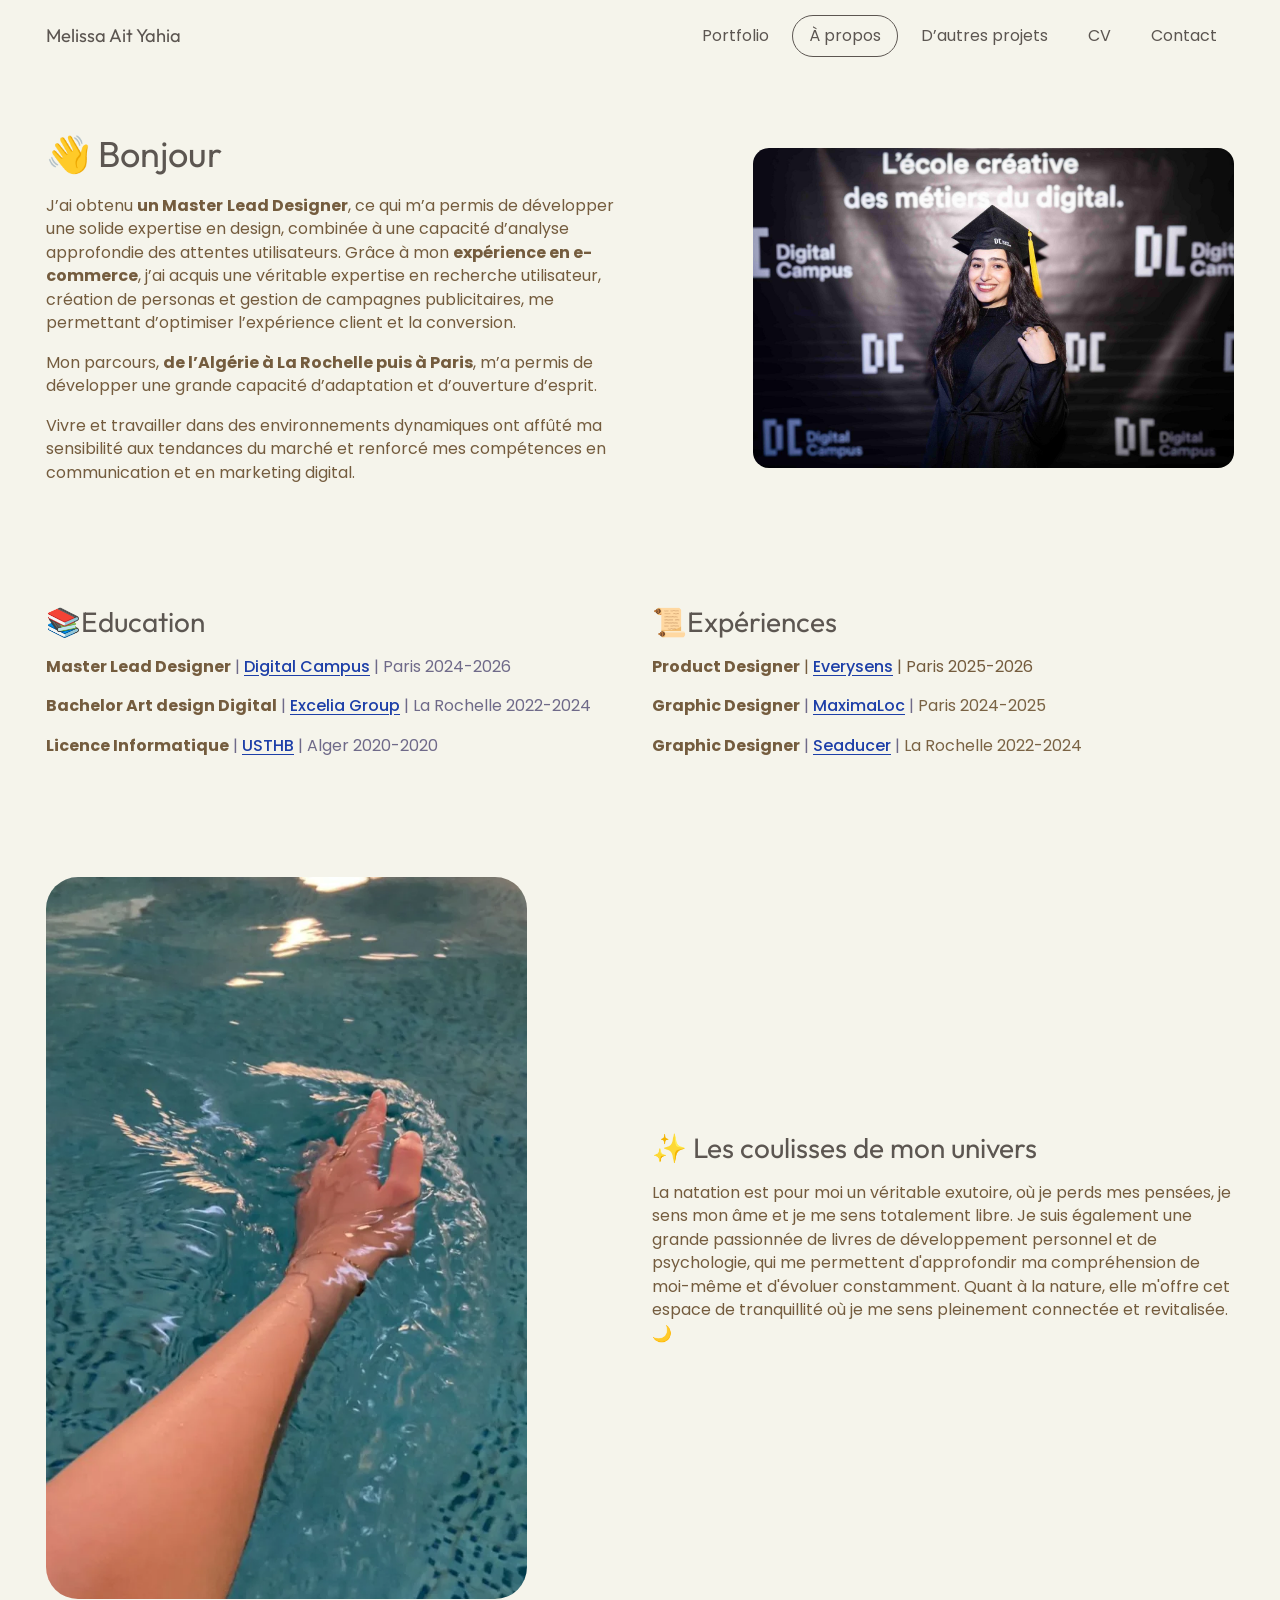
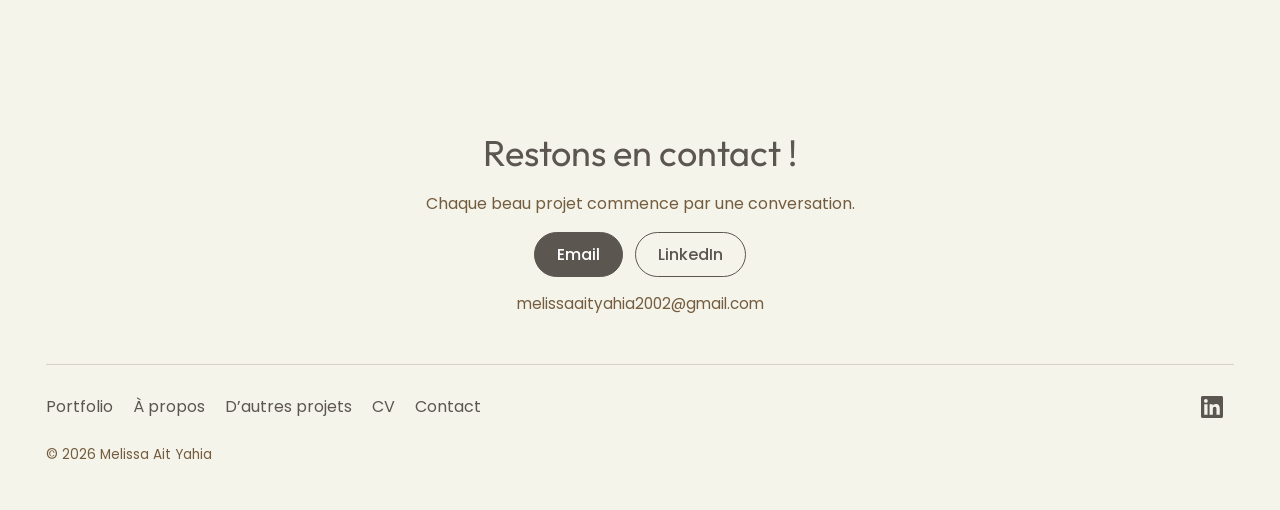
==== commit 77ad4881: "Updated projects links and refactored header & footer" ====
--- a/a-propos.html
+++ b/a-propos.html
@@ -43,14 +43,13 @@
           <div class="col col--middle" style="--cs:1;--ce:7;">
             <div class="tc tc--left">
               <h2>👋 Bonjour</h2>
-              <p>Actuellement, je suis en master Product Designer.</p>
-              <p>J’ai obtenu <strong>un Bachelor en</strong> <strong>Art Design Digital</strong>, ce qui m’a permis de
-                développer une solide expertise en design, combinée à une capacité d’analyse approfondie des attentes
-                utilisateurs. Grâce
-                à mon <strong>expérience en e-commerce</strong>, j’ai acquis une véritable expertise en recherche
-                utilisateur, création de personas et gestion de campagnes publicitaires, me permettant d’optimiser
-                l’expérience client et
-                la conversion.</p>
+              <p>J’ai obtenu <strong>un Master</strong> <strong>Lead Designer</strong>, ce qui m’a permis de développer
+                une solide expertise en design, combinée à une capacité d’analyse approfondie des attentes utilisateurs.
+                Grâce à mon
+                <strong>expérience en e-commerce</strong>, j’ai acquis une véritable expertise en recherche utilisateur,
+                création de personas et gestion de campagnes publicitaires, me permettant d’optimiser l’expérience
+                client et la conversion.
+              </p>
               <p>Mon parcours, <strong>de l’Algérie à La Rochelle puis à Paris</strong>, m’a permis de développer une
                 grande capacité d’adaptation et d’ouverture d’esprit. </p>
               <p>Vivre et travailler dans des environnements dynamiques ont affûté ma sensibilité aux tendances du
@@ -72,13 +71,13 @@
           <div class="col" style="--cs:1;--ce:7;">
             <div class="tc tc--left">
               <h3>📚Education</h3>
-              <p><strong>Master en UX Design</strong><span style="color:#6F6A89"> | </span><a
+              <p><strong>Master Lead Designer</strong><span style="color:#6F6A89"> | </span><a
                   href="https://www.digital-campus.fr/ecole/paris" rel="noopener" target="_blank">Digital
                   Campus</a><span style="color:#6F6A89"> | Paris 2024-2026</span></p>
-              <p><strong>Bachelor en Art design Digital</strong><span style="color:#6F6A89"> | </span><a
+              <p><strong>Bachelor Art design Digital</strong><span style="color:#6F6A89"> | </span><a
                   href="https://www.digital-campus.fr/ecole/paris" rel="noopener" target="_blank">Excelia Group</a><span
                   style="color:#6F6A89"> | La Rochelle 2022-2024</span></p>
-              <p><strong>Licence en Informatique</strong><span style="color:#6F6A89"> | </span><a
+              <p><strong>Licence Informatique</strong><span style="color:#6F6A89"> | </span><a
                   href="https://www.digital-campus.fr/ecole/paris" rel="noopener" target="_blank">USTHB</a><span
                   style="color:#6F6A89"> | Alger 2020-2020</span></p>
             </div>
--- a/assets/style.css
+++ b/assets/style.css
@@ -3,16 +3,22 @@
    Reprend le thème UX Folio : palette, polices Outfit / Poppins,
    grille 12 colonnes. Couleurs modifiables dans :root.
    ========================================================== */
+
 :root {
-  --p1: #5C5651;      /* titres */
-  --p2: #917550;      /* accent doré (grands textes, décor) */
-  --p3: #B58D56;
-  --p4: #E2E0D8;      /* cartes */
-  --p5: #F5F4EB;      /* fond */
-  --body: #745C3E;    /* texte courant : #917550 assombri pour un contraste AA (5,4:1) */
+  --p1: #5c5651;
+  /* titres */
+  --p2: #917550;
+  /* accent doré (grands textes, décor) */
+  --p3: #b58d56;
+  --p4: #e2e0d8;
+  /* cartes */
+  --p5: #f5f4eb;
+  /* fond */
+  --body: #745c3e;
+  /* texte courant : #917550 assombri pour un contraste AA (5,4:1) */
   --bg: var(--p5);
-  --line: #D6D2C4;
-  --focus: #2B2724;
+  --line: #d6d2c4;
+  --focus: #2b2724;
   --font-title: "Outfit", system-ui, sans-serif;
   --font-body: "Poppins", system-ui, sans-serif;
   --wrap: 1188px;
@@ -20,224 +26,1271 @@
   color-scheme: light;
 }
 
-*, *::before, *::after { box-sizing: border-box; }
-html { scroll-behavior: smooth; -webkit-text-size-adjust: 100%; scroll-padding-top: 90px; }
-@media (prefers-reduced-motion: reduce) { html { scroll-behavior: auto; } *, *::before, *::after { animation: none !important; transition: none !important; } }
-body { margin: 0; background: var(--bg); color: var(--body); font-family: var(--font-body); font-size: 16px; line-height: 1.47; }
-img { max-width: 100%; height: auto; display: block; }
-a { color: inherit; text-underline-offset: 3px; }
-a:focus-visible, button:focus-visible, [tabindex]:focus-visible { outline: 3px solid var(--focus); outline-offset: 3px; border-radius: 6px; }
-h1, h2, h3, h4, h5 { font-family: var(--font-title); font-weight: 400; color: var(--p1); margin: 0 0 .5em; text-wrap: balance; }
-h1 { font-size: clamp(2.3rem, 5vw, 3.75rem); line-height: 1.06; }
-h2 { font-size: clamp(1.75rem, 3vw, 2.25rem); line-height: 1.21; }
-h3 { font-size: clamp(1.4rem, 2.4vw, 1.75rem); line-height: 1.3; }
-h4 { font-size: 1.5rem; line-height: 1.35; }
-p { margin: 0 0 1em; }
-ul, ol { margin: 0 0 1em; padding-left: 1.3em; }
-li { margin-bottom: .35em; }
-strong { font-weight: 700; }
-code { background: var(--p4); padding: .1em .4em; border-radius: 6px; font-size: .9em; }
-blockquote { margin: 0 0 1em; padding: 16px 20px; border-left: 3px solid var(--p2); background: rgba(226, 224, 216, .5); border-radius: 0 12px 12px 0; }
-blockquote p:last-child { margin: 0; }
-
-.sr-only { position: absolute; width: 1px; height: 1px; overflow: hidden; clip: rect(0 0 0 0); white-space: nowrap; }
-.skip { position: absolute; left: 16px; top: -60px; z-index: 100; background: var(--p1); color: #fff; padding: 10px 16px; border-radius: 8px; }
-.skip:focus { top: 12px; }
-.wrap { width: min(var(--wrap), 100% - 32px); margin-inline: auto; }
+*,
+*::before,
+*::after {
+  box-sizing: border-box;
+}
+
+html {
+  scroll-behavior: smooth;
+  -webkit-text-size-adjust: 100%;
+  scroll-padding-top: 90px;
+}
+
+@media (prefers-reduced-motion: reduce) {
+  html {
+    scroll-behavior: auto;
+  }
+  *,
+  *::before,
+  *::after {
+    animation: none !important;
+    transition: none !important;
+  }
+}
+
+body {
+  margin: 0;
+  background: var(--bg);
+  color: var(--body);
+  font-family: var(--font-body);
+  font-size: 16px;
+  line-height: 1.47;
+}
+
+img {
+  max-width: 100%;
+  height: auto;
+  display: block;
+}
+
+a {
+  color: inherit;
+  text-underline-offset: 3px;
+}
+
+a:focus-visible,
+button:focus-visible,
+[tabindex]:focus-visible {
+  outline: 3px solid var(--focus);
+  outline-offset: 3px;
+  border-radius: 6px;
+}
+
+h1,
+h2,
+h3,
+h4,
+h5 {
+  font-family: var(--font-title);
+  font-weight: 400;
+  color: var(--p1);
+  margin: 0 0 0.5em;
+  text-wrap: balance;
+}
+
+h1 {
+  font-size: clamp(2.3rem, 5vw, 3.75rem);
+  line-height: 1.06;
+}
+
+h2 {
+  font-size: clamp(1.75rem, 3vw, 2.25rem);
+  line-height: 1.21;
+}
+
+h3 {
+  font-size: clamp(1.4rem, 2.4vw, 1.75rem);
+  line-height: 1.3;
+}
+
+h4 {
+  font-size: 1.5rem;
+  line-height: 1.35;
+}
+
+p {
+  margin: 0 0 1em;
+}
+
+ul,
+ol {
+  margin: 0 0 1em;
+  padding-left: 1.3em;
+}
+
+li {
+  margin-bottom: 0.35em;
+}
+
+strong {
+  font-weight: 700;
+}
+
+code {
+  background: var(--p4);
+  padding: 0.1em 0.4em;
+  border-radius: 6px;
+  font-size: 0.9em;
+}
+
+blockquote {
+  margin: 0 0 1em;
+  padding: 16px 20px;
+  border-left: 3px solid var(--p2);
+  background: rgba(226, 224, 216, 0.5);
+  border-radius: 0 12px 12px 0;
+}
+
+blockquote p:last-child {
+  margin: 0;
+}
+
+.sr-only {
+  position: absolute;
+  width: 1px;
+  height: 1px;
+  overflow: hidden;
+  clip: rect(0 0 0 0);
+  white-space: nowrap;
+}
+
+.skip {
+  position: absolute;
+  left: 16px;
+  top: -60px;
+  z-index: 100;
+  background: var(--p1);
+  color: #fff;
+  padding: 10px 16px;
+  border-radius: 8px;
+}
+
+.skip:focus {
+  top: 12px;
+}
+
+.wrap {
+  width: min(var(--wrap), 100% - 32px);
+  margin-inline: auto;
+}
 
 /* ---------- En-tête ---------- */
-.site-header { position: sticky; top: 0; z-index: 50; background: rgba(245, 244, 235, .94); backdrop-filter: blur(8px); }
-.header-inner { display: flex; align-items: center; justify-content: space-between; min-height: 72px; gap: 16px; }
-.brand { font-family: var(--font-title); font-size: 1.15rem; color: var(--p1); text-decoration: none; }
-.menu { list-style: none; display: flex; gap: 6px; margin: 0; padding: 0; }
-.menu li { margin: 0; }
-.pill { display: inline-flex; align-items: center; min-height: 40px; padding: 8px 16px; border-radius: 999px; color: var(--p1); text-decoration: none; border: 1px solid transparent; }
-.pill:hover, .pill[aria-current="page"] { border-color: var(--p1); }
-.menu-toggle { display: none; width: 44px; height: 44px; border: 0; background: transparent; cursor: pointer; border-radius: 8px; }
-.bars, .bars::before, .bars::after { display: block; width: 22px; height: 2px; background: var(--p1); margin: auto; position: relative; content: ""; }
-.bars::before { position: absolute; top: -7px; } .bars::after { position: absolute; top: 7px; }
+
+.site-header {
+  position: sticky;
+  top: 0;
+  z-index: 50;
+  background: rgba(245, 244, 235, 0.94);
+  backdrop-filter: blur(8px);
+}
+
+.header-inner {
+  display: flex;
+  align-items: center;
+  justify-content: space-between;
+  min-height: 72px;
+  gap: 16px;
+}
+
+.brand {
+  font-family: var(--font-title);
+  font-size: 1.15rem;
+  color: var(--p1);
+  text-decoration: none;
+}
+
+.menu {
+  list-style: none;
+  display: flex;
+  gap: 6px;
+  margin: 0;
+  padding: 0;
+}
+
+.menu li {
+  margin: 0;
+}
+
+.pill {
+  display: inline-flex;
+  align-items: center;
+  min-height: 40px;
+  padding: 8px 16px;
+  border-radius: 999px;
+  color: var(--p1);
+  text-decoration: none;
+  border: 1px solid transparent;
+}
+
+.pill:hover,
+.pill[aria-current="page"] {
+  border-color: var(--p1);
+}
+
+.menu-toggle {
+  display: none;
+  width: 44px;
+  height: 44px;
+  border: 0;
+  background: transparent;
+  cursor: pointer;
+  border-radius: 8px;
+}
+
+.bars,
+.bars::before,
+.bars::after {
+  display: block;
+  width: 22px;
+  height: 2px;
+  background: var(--p1);
+  margin: auto;
+  position: relative;
+  content: "";
+}
+
+.bars::before {
+  position: absolute;
+  top: -7px;
+}
+
+.bars::after {
+  position: absolute;
+  top: 7px;
+}
+
 @media (max-width: 820px) {
-  .menu-toggle { display: block; }
-  .menu { display: none; position: absolute; left: 0; right: 0; top: 72px; flex-direction: column; background: var(--bg); padding: 8px 16px 16px; border-bottom: 1px solid var(--line); }
-  .menu.open { display: flex; }
-  .pill { width: 100%; }
+  .menu-toggle {
+    display: block;
+  }
+  .menu {
+    display: none;
+    position: absolute;
+    left: 0;
+    right: 0;
+    top: 72px;
+    flex-direction: column;
+    background: var(--bg);
+    padding: 8px 16px 16px;
+    border-bottom: 1px solid var(--line);
+  }
+  .menu.open {
+    display: flex;
+  }
+  .pill {
+    width: 100%;
+  }
 }
 
 /* ---------- Sections et grille ---------- */
-.sec { padding-top: var(--pt, 60px); padding-bottom: var(--pb, 60px); }
-.grid { display: grid; gap: 32px var(--gap); align-items: start; }
-.grid--12 { grid-template-columns: repeat(12, minmax(0, 1fr)); }
-.grid--12 > .col { grid-column: var(--cs, 1) / var(--ce, 13); grid-row: var(--rs, auto); min-width: 0; }
-.grid--eq { grid-template-columns: repeat(var(--n), minmax(0, 1fr)); }
-.col { min-width: 0; }
-.col--middle { align-self: center; }
-.col--stack .media { margin-top: 24px; max-width: 760px; }
-.tc > h2:not(:first-child), .tc > h3:not(:first-child), .tc > h4:not(:first-child) { margin-top: 1.3em; }
+
+.sec {
+  padding-top: var(--pt, 60px);
+  padding-bottom: var(--pb, 60px);
+}
+
+.grid {
+  display: grid;
+  gap: 32px var(--gap);
+  align-items: start;
+}
+
+.grid--12 {
+  grid-template-columns: repeat(12, minmax(0, 1fr));
+}
+
+.grid--12 > .col {
+  grid-column: var(--cs, 1) / var(--ce, 13);
+  grid-row: var(--rs, auto);
+  min-width: 0;
+}
+
+.grid--eq {
+  grid-template-columns: repeat(var(--n), minmax(0, 1fr));
+}
+
+.col {
+  min-width: 0;
+}
+
+.col--middle {
+  align-self: center;
+}
+
+.col--stack .media {
+  margin-top: 24px;
+  max-width: 760px;
+}
+
+.tc > h2:not(:first-child),
+.tc > h3:not(:first-child),
+.tc > h4:not(:first-child) {
+  margin-top: 1.3em;
+}
+
 @media (max-width: 820px) {
-  .grid--12 > .col { grid-column: 1 / -1; grid-row: auto; }
-  .grid--eq { grid-template-columns: 1fr; }
-}
-.tc--center { text-align: center; }
-.tc--right { text-align: right; }
-.tc--center ul, .tc--center ol { display: inline-block; text-align: left; }
-.tc > *:last-child { margin-bottom: 0; }
-.tc + .tc, .tc + .media, .media + .tc { margin-top: 16px; }
-.tc a { color: #1D3FA8; font-weight: 500; }
-.card { padding: 28px; height: 100%; }
-.media { margin: 0; }
-.media img { margin-inline: auto; }
-.media figcaption { margin-top: 12px; text-align: center; }
-.video { position: relative; aspect-ratio: 16 / 9; border-radius: 12px; overflow: hidden; background: #000; max-width: 100%; }
-.video iframe { position: absolute; inset: 0; width: 100%; height: 100%; border: 0; }
-.btn { display: inline-flex; align-items: center; min-height: 44px; padding: 10px 22px; border-radius: 999px; background: var(--p1); color: #fff; text-decoration: none; border: 1.5px solid var(--p1); font-weight: 500; }
-.btn--ghost { background: transparent; color: var(--p1); }
-.actions { display: flex; flex-wrap: wrap; gap: 12px; justify-content: center; }
-.sec--gallery + .sec { padding-top: max(var(--pt), 48px); }
-.video-link { margin-top: 10px; text-align: center; }
+  .grid--12 > .col {
+    grid-column: 1 / -1;
+    grid-row: auto;
+  }
+  .grid--eq {
+    grid-template-columns: 1fr;
+  }
+}
+
+.tc--center {
+  text-align: center;
+}
+
+.tc--right {
+  text-align: right;
+}
+
+.tc--center ul,
+.tc--center ol {
+  display: inline-block;
+  text-align: left;
+}
+
+.tc > *:last-child {
+  margin-bottom: 0;
+}
+
+.tc + .tc,
+.tc + .media,
+.media + .tc {
+  margin-top: 16px;
+}
+
+.tc a {
+  color: #1d3fa8;
+  font-weight: 500;
+}
+
+.card {
+  padding: 28px;
+  height: 100%;
+}
+
+.media {
+  margin: 0;
+}
+
+.media img {
+  margin-inline: auto;
+}
+
+.media figcaption {
+  margin-top: 12px;
+  text-align: center;
+}
+
+.video {
+  position: relative;
+  aspect-ratio: 16 / 9;
+  border-radius: 12px;
+  overflow: hidden;
+  background: #000;
+  max-width: 100%;
+}
+
+.video iframe {
+  position: absolute;
+  inset: 0;
+  width: 100%;
+  height: 100%;
+  border: 0;
+}
+
+.btn {
+  display: inline-flex;
+  align-items: center;
+  min-height: 44px;
+  padding: 10px 22px;
+  border-radius: 999px;
+  background: var(--p1);
+  color: #fff;
+  text-decoration: none;
+  border: 1.5px solid var(--p1);
+  font-weight: 500;
+}
+
+.btn--ghost {
+  background: transparent;
+  color: var(--p1);
+}
+
+.actions {
+  display: flex;
+  flex-wrap: wrap;
+  gap: 12px;
+  justify-content: center;
+}
+
+.sec--gallery + .sec {
+  padding-top: max(var(--pt), 48px);
+}
+
+.video-link {
+  margin-top: 10px;
+  text-align: center;
+}
 
 /* ---------- En-tête d'étude de cas ---------- */
-.hero { display: grid; grid-template-columns: 4fr 8fr; gap: 48px; align-items: center; min-height: 460px; }
-.hero-media img { width: 100%; max-height: 640px; object-fit: contain; margin-inline: auto; }
-.hero-sub a { display: inline-block; margin-top: 10px; color: var(--p1); }
-.hero-sub, .hero-sub p { font-size: 1.25rem; color: var(--body); }
-.hero-sub h2 { font-size: clamp(1.5rem, 3vw, 2.6rem); line-height: 1.25; }
-.sec--header h1 { font-size: clamp(2rem, 3.6vw, 3rem); line-height: 1.2; }
-.sec--dark { color: #F5F4EB; }
-.sec--dark h1, .sec--dark h2, .sec--dark h3, .sec--dark h4, .sec--dark .hero-sub, .sec--dark .hero-sub p { color: #FFFFFF; }
-.sec--dark .tc a { color: #FFFFFF; }
-.hero-media img { border-radius: 12px; }
-@media (max-width: 820px) { .hero { grid-template-columns: 1fr; gap: 24px; } }
+
+.hero {
+  display: grid;
+  grid-template-columns: 4fr 8fr;
+  gap: 48px;
+  align-items: center;
+  min-height: 460px;
+}
+
+.hero-media img {
+  width: 100%;
+  max-height: 640px;
+  object-fit: contain;
+  margin-inline: auto;
+}
+
+.hero-sub a {
+  display: inline-block;
+  margin-top: 10px;
+  color: var(--p1);
+}
+
+.hero-sub,
+.hero-sub p {
+  font-size: 1.25rem;
+  color: var(--body);
+}
+
+.hero-sub h2 {
+  font-size: clamp(1.5rem, 3vw, 2.6rem);
+  line-height: 1.25;
+}
+
+.sec--header h1 {
+  font-size: clamp(2rem, 3.6vw, 3rem);
+  line-height: 1.2;
+}
+
+.sec--dark {
+  color: #f5f4eb;
+}
+
+.sec--dark h1,
+.sec--dark h2,
+.sec--dark h3,
+.sec--dark h4,
+.sec--dark .hero-sub,
+.sec--dark .hero-sub p {
+  color: #ffffff;
+}
+
+.sec--dark .tc a {
+  color: #ffffff;
+}
+
+.hero-media img {
+  border-radius: 12px;
+}
+
+@media (max-width: 820px) {
+  .hero {
+    grid-template-columns: 1fr;
+    gap: 24px;
+  }
+}
 
 /* ---------- Accueil ---------- */
-.sec--hero p { font-size: 1.25rem; line-height: 1.41; color: var(--p1); }
-.sec--hero h1 { margin-bottom: .45em; }
-.sec--hero { background: radial-gradient(ellipse 520px 380px at 50% 45%, rgba(214, 186, 140, .35), transparent 70%); }
-.sec--hero .media img { height: 340px; width: 100%; max-width: 280px; object-fit: cover; object-position: center top; border-radius: 999px 999px 0 0; }
-.social { margin-top: 12px; }
-.social .li-icon { width: 44px; height: 44px; margin-left: -12px; }
-.marquee { display: flex; overflow: hidden; gap: 0; -webkit-mask-image: linear-gradient(90deg, transparent, #000 10%, #000 90%, transparent); mask-image: linear-gradient(90deg, transparent, #000 10%, #000 90%, transparent); }
-.marquee-track { list-style: none; display: flex; flex: none; gap: 0; margin: 0; padding: 0; animation: marquee 40s linear infinite; }
-.marquee:hover .marquee-track { animation-play-state: paused; }
-.marquee-track li { margin: 0; padding: 0 28px; font-family: "Inter Tight", var(--font-title); font-weight: 500; font-size: 1.3rem; color: var(--p1); white-space: nowrap; display: flex; align-items: center; gap: 28px; }
-.marquee-track li::after { content: "✳"; color: var(--p2); padding-left: 28px; }
-@keyframes marquee { to { transform: translateX(-100%); } }
-@media (prefers-reduced-motion: reduce) { .marquee { flex-wrap: wrap; -webkit-mask-image: none; mask-image: none; } .marquee-track { flex-wrap: wrap; } .marquee-track[aria-hidden] { display: none; } }
-.divider { display: flex; flex-direction: column; gap: 12px; }
-.divider hr { border: 0; border-top: 1px solid var(--p3); margin: 0 0 8px; width: 100%; }
-.divider-title { margin: 0; }
-.sec--cards .card { text-align: center; }
-.sec--cards .grid { align-items: stretch; }
-.sec--cards .col { display: flex; flex-direction: column; }
-.sec--cards .card { flex: 1; }
-.projects { list-style: none; padding: 0; margin: 0; display: grid; grid-template-columns: 1fr 1fr; gap: 48px; align-items: start; }
-.projects li { margin: 0; }
-.projects { grid-auto-rows: auto; }
-.project--offset { margin-top: 260px; }
-.projects--more .project--offset { margin-top: 0; }
-@media (max-width: 820px) { .projects { grid-template-columns: 1fr; } .project--offset { margin-top: 0; } }
-.project a { display: block; text-decoration: none; border-radius: 12px; }
-.project-thumb { overflow: hidden; aspect-ratio: 1 / 1; display: grid; place-items: center; }
-.project-thumb img { width: 100%; height: 100%; object-fit: cover; transition: transform .4s ease; }
-.project a:hover .project-thumb img { transform: scale(1.03); }
-.project-title { font-size: 1.5rem; line-height: 1.35; margin: 18px 0 4px; text-align: center; }
-.project-title span { background: linear-gradient(currentColor, currentColor) 0 100% / 0 1px no-repeat; transition: background-size .3s; }
-.project a:hover .project-title span, .project a:focus-visible .project-title span { background-size: 100% 1px; }
-.project-title { min-height: 2.7em; display: flex; align-items: flex-start; justify-content: center; }
-.chips { list-style: none; display: flex; flex-wrap: wrap; justify-content: center; gap: 8px; padding: 0; margin: 10px 0 0; min-height: 76px; align-content: flex-start; }
-.chips li { margin: 0; padding: 5px 14px; border-radius: 999px; background: var(--p4); color: var(--p1); font-size: .875rem; line-height: 1.4; }
+
+.sec--hero p {
+  font-size: 1.25rem;
+  line-height: 1.41;
+  color: var(--p1);
+}
+
+.sec--hero h1 {
+  margin-bottom: 0.45em;
+}
+
+.sec--hero {
+  background: radial-gradient(
+    ellipse 520px 380px at 50% 45%,
+    rgba(214, 186, 140, 0.35),
+    transparent 70%
+  );
+}
+
+.sec--hero .media img {
+  height: 340px;
+  width: 100%;
+  max-width: 280px;
+  object-fit: cover;
+  object-position: center top;
+  border-radius: 999px 999px 0 0;
+}
+
+.social {
+  margin-top: 12px;
+}
+
+.social .li-icon {
+  width: 44px;
+  height: 44px;
+  margin-left: -12px;
+}
+
+.marquee {
+  display: flex;
+  overflow: hidden;
+  gap: 0;
+  -webkit-mask-image: linear-gradient(
+    90deg,
+    transparent,
+    #000 10%,
+    #000 90%,
+    transparent
+  );
+  mask-image: linear-gradient(
+    90deg,
+    transparent,
+    #000 10%,
+    #000 90%,
+    transparent
+  );
+}
+
+.marquee-track {
+  list-style: none;
+  display: flex;
+  flex: none;
+  gap: 0;
+  margin: 0;
+  padding: 0;
+  animation: marquee 40s linear infinite;
+}
+
+.marquee:hover .marquee-track {
+  animation-play-state: paused;
+}
+
+.marquee-track li {
+  margin: 0;
+  padding: 0 28px;
+  font-family: "Inter Tight", var(--font-title);
+  font-weight: 500;
+  font-size: 1.3rem;
+  color: var(--p1);
+  white-space: nowrap;
+  display: flex;
+  align-items: center;
+  gap: 28px;
+}
+
+.marquee-track li::after {
+  content: "✳";
+  color: var(--p2);
+  padding-left: 28px;
+}
+
+@keyframes marquee {
+  to {
+    transform: translateX(-100%);
+  }
+}
+
+@media (prefers-reduced-motion: reduce) {
+  .marquee {
+    flex-wrap: wrap;
+    -webkit-mask-image: none;
+    mask-image: none;
+  }
+  .marquee-track {
+    flex-wrap: wrap;
+  }
+  .marquee-track[aria-hidden] {
+    display: none;
+  }
+}
+
+.divider {
+  display: flex;
+  flex-direction: column;
+  gap: 12px;
+}
+
+.divider hr {
+  border: 0;
+  border-top: 1px solid var(--p3);
+  margin: 0 0 8px;
+  width: 100%;
+}
+
+.divider-title {
+  margin: 0;
+}
+
+.sec--cards .card {
+  text-align: center;
+}
+
+.sec--cards .grid {
+  align-items: stretch;
+}
+
+.sec--cards .col {
+  display: flex;
+  flex-direction: column;
+}
+
+.sec--cards .card {
+  flex: 1;
+}
+
+.projects {
+  list-style: none;
+  padding: 0;
+  margin: 0;
+  display: grid;
+  grid-template-columns: 1fr 1fr;
+  gap: 48px;
+  align-items: start;
+}
+
+.projects li {
+  margin: 0;
+}
+
+.projects {
+  grid-auto-rows: auto;
+}
+
+.project--offset {
+  margin-top: 260px;
+}
+
+.projects--more .project--offset {
+  margin-top: 0;
+}
+
+@media (max-width: 820px) {
+  .projects {
+    grid-template-columns: 1fr;
+  }
+  .project--offset {
+    margin-top: 0;
+  }
+}
+
+.project a {
+  display: block;
+  text-decoration: none;
+  border-radius: 12px;
+}
+
+.project-thumb {
+  overflow: hidden;
+  aspect-ratio: 1 / 1;
+  display: grid;
+  place-items: center;
+}
+
+.project-thumb img {
+  width: 100%;
+  height: 100%;
+  object-fit: cover;
+  transition: transform 0.4s ease;
+}
+
+.project a:hover .project-thumb img {
+  transform: scale(1.03);
+}
+
+.project-title {
+  font-size: 1.5rem;
+  line-height: 1.35;
+  margin: 18px 0 4px;
+  text-align: center;
+}
+
+.project-title span {
+  background: linear-gradient(currentColor, currentColor) 0 100% / 0 1px
+    no-repeat;
+  transition: background-size 0.3s;
+}
+
+.project a:hover .project-title span,
+.project a:focus-visible .project-title span {
+  background-size: 100% 1px;
+}
+
+.project-title {
+  min-height: 2.7em;
+  display: flex;
+  align-items: flex-start;
+  justify-content: center;
+}
+
+.chips {
+  list-style: none;
+  display: flex;
+  flex-wrap: wrap;
+  justify-content: center;
+  gap: 8px;
+  padding: 0;
+  margin: 10px 0 0;
+  min-height: 76px;
+  align-content: flex-start;
+}
+
+.chips li {
+  margin: 0;
+  padding: 5px 14px;
+  border-radius: 999px;
+  background: var(--p4);
+  color: var(--p1);
+  font-size: 0.875rem;
+  line-height: 1.4;
+}
 
 /* ---------- Étapes (process) : une ligne, reliées par un trait ---------- */
-.process { overflow-x: auto; padding: 8px 0; }
-.process ol { list-style: none; display: flex; justify-content: space-between; padding: 0; margin: 0; min-width: 720px; }
-.process li { flex: 1 1 0; margin: 0; position: relative; display: flex; justify-content: center; }
-.process li + li::before { content: ""; position: absolute; top: 37px; right: calc(50% + 50px); left: calc(-50% + 50px); border-top: 1px solid var(--p1); opacity: .6; }
-.process a { display: flex; flex-direction: column; align-items: center; gap: 18px; text-decoration: none; text-align: center; padding: 0 8px; }
-.process .num { display: inline-grid; place-items: center; width: 74px; height: 74px; border-radius: 50%; border: 1px solid var(--p1); font-family: var(--font-title); font-size: 1.9rem; color: var(--p1); transition: background .2s, color .2s; }
-.process .step-name { font-size: 1.15rem; line-height: 1.45; color: var(--body); max-width: 220px; }
-.process a:hover .num, .process a:focus-visible .num { background: var(--p2); border-color: var(--p2); color: #fff; }
+
+.process {
+  overflow-x: auto;
+  padding: 8px 0;
+}
+
+.process ol {
+  list-style: none;
+  display: flex;
+  justify-content: space-between;
+  padding: 0;
+  margin: 0;
+  min-width: 720px;
+}
+
+.process li {
+  flex: 1 1 0;
+  margin: 0;
+  position: relative;
+  display: flex;
+  justify-content: center;
+}
+
+.process li + li::before {
+  content: "";
+  position: absolute;
+  top: 37px;
+  right: calc(50% + 50px);
+  left: calc(-50% + 50px);
+  border-top: 1px solid var(--p1);
+  opacity: 0.6;
+}
+
+.process a {
+  display: flex;
+  flex-direction: column;
+  align-items: center;
+  gap: 18px;
+  text-decoration: none;
+  text-align: center;
+  padding: 0 8px;
+}
+
+.process .num {
+  display: inline-grid;
+  place-items: center;
+  width: 74px;
+  height: 74px;
+  border-radius: 50%;
+  border: 1px solid var(--p1);
+  font-family: var(--font-title);
+  font-size: 1.9rem;
+  color: var(--p1);
+  transition:
+    background 0.2s,
+    color 0.2s;
+}
+
+.process .step-name {
+  font-size: 1.15rem;
+  line-height: 1.45;
+  color: var(--body);
+  max-width: 220px;
+}
+
+.process a:hover .num,
+.process a:focus-visible .num {
+  background: var(--p2);
+  border-color: var(--p2);
+  color: #fff;
+}
 
 /* ---------- Galeries ---------- */
-.gallery { list-style: none; padding: 0; margin: 0; display: grid; grid-template-columns: repeat(var(--n), minmax(0, 1fr)); gap: var(--gap); align-items: start; }
-.gallery li { margin: 0; }
-.gallery--mobile { justify-items: center; }
-@media (max-width: 820px) { .gallery { grid-template-columns: 1fr; } .gallery:not(.gallery--mobile) { grid-template-columns: repeat(min(var(--n), 2), minmax(0, 1fr)); } }
-.phone { width: min(280px, 100%); aspect-ratio: 463 / 900; border: 11px solid #1D1D1F; border-radius: 44px; background: #1D1D1F; position: relative; box-shadow: 0 18px 40px rgba(0, 0, 0, .18); }
-.phone::before { content: ""; position: absolute; top: 8px; left: 50%; translate: -50% 0; width: 32%; height: 22px; border-radius: 12px; background: #1D1D1F; z-index: 2; }
-.phone-screen { height: 100%; overflow-y: auto; border-radius: 33px; background: #fff; scrollbar-width: none; overscroll-behavior: contain; }
-.phone-screen::-webkit-scrollbar { display: none; }
-.media .phone { margin-inline: auto; }
-.phone-screen img { width: 100%; }
-.slider { position: relative; max-width: 790px; margin-inline: auto; }
-.slider .slide img { border-radius: 4px; }
-.slider-track, .carousel-track { list-style: none; display: flex; overflow-x: auto; scroll-snap-type: x mandatory; scroll-behavior: smooth; margin: 0; padding: 0; scrollbar-width: none; }
-.slider-track::-webkit-scrollbar, .carousel-track::-webkit-scrollbar { display: none; }
-.slider .slide { flex: 0 0 100%; scroll-snap-align: center; margin: 0; display: grid; place-items: center; }
-.slider .slide img { max-height: 78vh; width: auto; }
-.arrow { width: 44px; height: 44px; padding: 0; border-radius: 50%; border: 1px solid var(--line); background: #fff; color: var(--p1); cursor: pointer; display: grid; place-items: center; box-shadow: 0 4px 14px rgba(0, 0, 0, .08); }
-.arrow svg { display: block; }
-.arrow:disabled { opacity: .35; cursor: default; }
-.slider .arrow { position: absolute; top: calc(50% - 20px); translate: 0 -50%; }
-.slider .arrow--prev { left: -64px; } .slider .arrow--next { right: -64px; }
-@media (max-width: 960px) { .slider .arrow--prev { left: 6px; } .slider .arrow--next { right: 6px; } }
-.dots { display: flex; justify-content: center; gap: 4px; margin-top: 16px; }
-.dot { width: 24px; height: 24px; border: 0; background: transparent; cursor: pointer; display: grid; place-items: center; padding: 0; }
-.dot::before { content: ""; width: 9px; height: 9px; border-radius: 50%; background: var(--line); }
-.dot[aria-current="true"]::before { background: var(--p1); }
-.carousel .slide { flex: 0 0 calc(var(--n) * (100% + 16px) / 12 - 16px); scroll-snap-align: start; margin: 0 16px 0 0; }
-.carousel .slide:last-child { margin-right: 0; }
-.carousel .slide img { width: 100%; border-radius: 6px; }
-.carousel-nav { display: flex; justify-content: center; gap: 12px; margin-top: 16px; }
-@media (max-width: 820px) { .carousel .slide { flex-basis: 72%; } }
+
+.gallery {
+  list-style: none;
+  padding: 0;
+  margin: 0;
+  display: grid;
+  grid-template-columns: repeat(var(--n), minmax(0, 1fr));
+  gap: var(--gap);
+  align-items: start;
+}
+
+.gallery li {
+  margin: 0;
+}
+
+.gallery--mobile {
+  justify-items: center;
+}
+
+@media (max-width: 820px) {
+  .gallery {
+    grid-template-columns: 1fr;
+  }
+  .gallery:not(.gallery--mobile) {
+    grid-template-columns: repeat(min(var(--n), 2), minmax(0, 1fr));
+  }
+}
+
+.phone {
+  width: min(280px, 100%);
+  aspect-ratio: 463 / 900;
+  border: 11px solid #1d1d1f;
+  border-radius: 44px;
+  background: #1d1d1f;
+  position: relative;
+  box-shadow: 0 18px 40px rgba(0, 0, 0, 0.18);
+}
+
+.phone::before {
+  content: "";
+  position: absolute;
+  top: 8px;
+  left: 50%;
+  translate: -50% 0;
+  width: 32%;
+  height: 22px;
+  border-radius: 12px;
+  background: #1d1d1f;
+  z-index: 2;
+}
+
+.phone-screen {
+  height: 100%;
+  overflow-y: auto;
+  border-radius: 33px;
+  background: #fff;
+  scrollbar-width: none;
+  overscroll-behavior: contain;
+}
+
+.phone-screen::-webkit-scrollbar {
+  display: none;
+}
+
+.media .phone {
+  margin-inline: auto;
+}
+
+.phone-screen img {
+  width: 100%;
+}
+
+.slider {
+  position: relative;
+  max-width: 790px;
+  margin-inline: auto;
+}
+
+.slider .slide img {
+  border-radius: 4px;
+}
+
+.slider-track,
+.carousel-track {
+  list-style: none;
+  display: flex;
+  overflow-x: auto;
+  scroll-snap-type: x mandatory;
+  scroll-behavior: smooth;
+  margin: 0;
+  padding: 0;
+  scrollbar-width: none;
+}
+
+.slider-track::-webkit-scrollbar,
+.carousel-track::-webkit-scrollbar {
+  display: none;
+}
+
+.slider .slide {
+  flex: 0 0 100%;
+  scroll-snap-align: center;
+  margin: 0;
+  display: grid;
+  place-items: center;
+}
+
+.slider .slide img {
+  max-height: 78vh;
+  width: auto;
+}
+
+.arrow {
+  width: 44px;
+  height: 44px;
+  padding: 0;
+  border-radius: 50%;
+  border: 1px solid var(--line);
+  background: #fff;
+  color: var(--p1);
+  cursor: pointer;
+  display: grid;
+  place-items: center;
+  box-shadow: 0 4px 14px rgba(0, 0, 0, 0.08);
+}
+
+.arrow svg {
+  display: block;
+}
+
+.arrow:disabled {
+  opacity: 0.35;
+  cursor: default;
+}
+
+.slider .arrow {
+  position: absolute;
+  top: calc(50% - 20px);
+  translate: 0 -50%;
+}
+
+.slider .arrow--prev {
+  left: -64px;
+}
+
+.slider .arrow--next {
+  right: -64px;
+}
+
+@media (max-width: 960px) {
+  .slider .arrow--prev {
+    left: 6px;
+  }
+  .slider .arrow--next {
+    right: 6px;
+  }
+}
+
+.dots {
+  display: flex;
+  justify-content: center;
+  gap: 4px;
+  margin-top: 16px;
+}
+
+.dot {
+  width: 24px;
+  height: 24px;
+  border: 0;
+  background: transparent;
+  cursor: pointer;
+  display: grid;
+  place-items: center;
+  padding: 0;
+}
+
+.dot::before {
+  content: "";
+  width: 9px;
+  height: 9px;
+  border-radius: 50%;
+  background: var(--line);
+}
+
+.dot[aria-current="true"]::before {
+  background: var(--p1);
+}
+
+.carousel .slide {
+  flex: 0 0 calc(var(--n) * (100% + 16px) / 12 - 16px);
+  scroll-snap-align: start;
+  margin: 0 16px 0 0;
+}
+
+.carousel .slide:last-child {
+  margin-right: 0;
+}
+
+.carousel .slide img {
+  width: 100%;
+  border-radius: 6px;
+}
+
+.carousel-nav {
+  display: flex;
+  justify-content: center;
+  gap: 12px;
+  margin-top: 16px;
+}
+
+@media (max-width: 820px) {
+  .carousel .slide {
+    flex-basis: 72%;
+  }
+}
 
 /* ---------- Pied de page ---------- */
-.site-footer { padding: 72px 0 32px; }
-.contact { text-align: center; }
-.contact-links { display: flex; justify-content: center; flex-wrap: wrap; gap: 12px; }
-.email { font-size: .95rem; user-select: all; }
-.footer-bar { display: flex; flex-wrap: wrap; align-items: center; justify-content: space-between; gap: 16px; border-top: 1px solid var(--line); margin-top: 48px; padding-top: 20px; }
-.footer-links { list-style: none; display: flex; flex-wrap: wrap; gap: 4px 20px; padding: 0; margin: 0; }
-.footer-links li { margin: 0; }
-.footer-links a { display: inline-block; padding: 8px 0; color: var(--p1); text-decoration: none; }
-.footer-links a:hover { text-decoration: underline; }
-.li-icon { color: var(--p1); display: grid; place-items: center; width: 44px; height: 44px; }
-.small { font-size: .85rem; margin-top: 16px; }
-.to-top { position: fixed; right: max(20px, env(safe-area-inset-right, 0px)); bottom: max(20px, env(safe-area-inset-bottom, 0px)); width: 52px; height: 52px; border-radius: 50%; background: var(--p1); color: #fff; display: grid; place-items: center; box-shadow: 0 6px 18px rgba(0, 0, 0, .18); z-index: 60; }
-.to-top[hidden] { display: none; }
+
+.site-footer {
+  padding: 72px 0 32px;
+}
+
+.contact {
+  text-align: center;
+}
+
+.contact-links {
+  display: flex;
+  justify-content: center;
+  flex-wrap: wrap;
+  gap: 12px;
+}
+
+.email {
+  font-size: 0.95rem;
+  user-select: all;
+}
+
+.footer-bar {
+  display: flex;
+  flex-wrap: wrap;
+  align-items: center;
+  justify-content: space-between;
+  gap: 16px;
+  border-top: 1px solid var(--line);
+  margin-top: 48px;
+  padding-top: 20px;
+}
+
+.footer-links {
+  list-style: none;
+  display: flex;
+  flex-wrap: wrap;
+  gap: 4px 20px;
+  padding: 0;
+  margin: 0;
+}
+
+.footer-links li {
+  margin: 0;
+}
+
+.footer-links a {
+  display: inline-block;
+  padding: 8px 0;
+  color: var(--p1);
+  text-decoration: none;
+}
+
+.footer-links a:hover {
+  text-decoration: underline;
+}
+
+.li-icon {
+  color: var(--p1);
+  display: grid;
+  place-items: center;
+  width: 44px;
+  height: 44px;
+}
+
+.small {
+  font-size: 0.85rem;
+  margin-top: 16px;
+}
+
+.to-top {
+  position: fixed;
+  right: max(20px, env(safe-area-inset-right, 0px));
+  bottom: max(20px, env(safe-area-inset-bottom, 0px));
+  width: 52px;
+  height: 52px;
+  border-radius: 50%;
+  background: var(--p1);
+  color: #fff;
+  display: grid;
+  place-items: center;
+  box-shadow: 0 6px 18px rgba(0, 0, 0, 0.18);
+  z-index: 60;
+}
+
+.to-top[hidden] {
+  display: none;
+}
 
 /* Visuel d’en-tête décalé vers la droite (desktop uniquement) */
-@media (min-width: 821px) { .hero-media--shift img { object-position: 70% center; } }
+
+@media (min-width: 821px) {
+  .hero-media--shift img {
+    object-position: 70% center;
+  }
+}
+
 /* Maquette téléphone dans l’en-tête d’étude de cas */
-.hero-media .phone { margin-inline: auto; }
-.hero-media .phone img { max-height: none; border-radius: 0; object-fit: initial; }
-@media (min-width: 821px) { .hero--wide-text { grid-template-columns: 5fr 7fr; } }
+
+.hero-media .phone {
+  margin-inline: auto;
+}
+
+.hero-media .phone img {
+  max-height: none;
+  border-radius: 0;
+  object-fit: initial;
+}
+
+@media (min-width: 821px) {
+  .hero--wide-text {
+    grid-template-columns: 5fr 7fr;
+  }
+}
 
 /* ---------- Stepper : étape en cours + barre fixe compacte ---------- */
-.process a[aria-current="step"] .num { background: var(--p1); border-color: var(--p1); color: #fff; }
-.process a[aria-current="step"] .step-name { color: var(--p1); font-weight: 700; }
+
+.process a[aria-current="step"] .num {
+  background: var(--p1);
+  border-color: var(--p1);
+  color: #fff;
+}
+
+.process a[aria-current="step"] .step-name {
+  color: var(--p1);
+  font-weight: 700;
+}
+
 .sec--process.is-stuck .process {
-  position: fixed; top: var(--header-h, 72px); left: 0; right: 0; z-index: 45;
+  position: fixed;
+  top: var(--header-h, 72px);
+  left: 0;
+  right: 0;
+  z-index: 45;
   padding: 8px max(16px, calc((100% - var(--wrap)) / 2));
-  background: rgba(245, 244, 235, .96); backdrop-filter: blur(8px);
-  border-bottom: 1px solid var(--line); box-shadow: 0 6px 16px rgba(0, 0, 0, .05);
-  animation: steps-in .2s ease-out;
-}
-.sec--process.is-stuck .process a { flex-direction: row; gap: 8px; padding: 6px 8px; min-height: 44px; text-align: left; }
-.sec--process.is-stuck .process .num { width: 32px; height: 32px; font-size: 1rem; flex: none; }
-.sec--process.is-stuck .process .step-name { font-size: .875rem; line-height: 1.3; max-width: 180px; }
-.sec--process.is-stuck .process li + li::before { top: 50%; left: -18px; right: auto; width: 16px; }
-.sec--process.is-stuck .process li { justify-content: center; }
-.sec--process.is-stuck .process ol { gap: 20px; min-width: 760px; }
-@keyframes steps-in { from { opacity: 0; transform: translateY(-6px); } }
+  background: rgba(245, 244, 235, 0.96);
+  backdrop-filter: blur(8px);
+  border-bottom: 1px solid var(--line);
+  box-shadow: 0 6px 16px rgba(0, 0, 0, 0.05);
+  animation: steps-in 0.2s ease-out;
+}
+
+.sec--process.is-stuck .process a {
+  flex-direction: row;
+  gap: 8px;
+  padding: 6px 8px;
+  min-height: 44px;
+  text-align: left;
+}
+
+.sec--process.is-stuck .process .num {
+  width: 32px;
+  height: 32px;
+  font-size: 1rem;
+  flex: none;
+}
+
+.sec--process.is-stuck .process .step-name {
+  font-size: 0.875rem;
+  line-height: 1.3;
+  max-width: 180px;
+}
+
+.sec--process.is-stuck .process li + li::before {
+  top: 50%;
+  left: -18px;
+  right: auto;
+  width: 16px;
+}
+
+.sec--process.is-stuck .process li {
+  justify-content: center;
+}
+
+.sec--process.is-stuck .process ol {
+  gap: 20px;
+  min-width: 760px;
+}
+
+@keyframes steps-in {
+  from {
+    opacity: 0;
+    transform: translateY(-6px);
+  }
+}
+
 /* Les ancres tombent sous l'en-tête + la barre d'étapes */
-html.has-stuck-steps, html:has(.sec--process) { scroll-padding-top: 150px; }
+
+html.has-stuck-steps,
+html:has(.sec--process) {
+  scroll-padding-top: 150px;
+}
+
 /* Mobile : numéros seuls, seul le nom de l'étape en cours reste visible */
+
 @media (max-width: 820px) {
-  .sec--process.is-stuck .process ol { min-width: 0; gap: 4px; justify-content: space-between; }
-  .sec--process.is-stuck .process li { flex: 0 0 auto; }
-  .sec--process.is-stuck .process li:has([aria-current]) { flex: 1 1 auto; min-width: 0; }
-  .sec--process.is-stuck .process li + li::before { display: none; }
-  .sec--process.is-stuck .process a { padding: 6px 4px; }
-  .sec--process.is-stuck .process .step-name { max-width: none; white-space: nowrap; overflow: hidden; text-overflow: ellipsis; }
-  .sec--process.is-stuck .process a:not([aria-current]) .step-name { position: absolute; width: 1px; height: 1px; overflow: hidden; clip: rect(0 0 0 0); }
-  .sec--process.is-stuck .process a[aria-current] { min-width: 0; }
-}
+  .sec--process.is-stuck .process ol {
+    min-width: 0;
+    gap: 4px;
+    justify-content: space-between;
+  }
+  .sec--process.is-stuck .process li {
+    flex: 0 0 auto;
+  }
+  .sec--process.is-stuck .process li:has([aria-current]) {
+    flex: 1 1 auto;
+    min-width: 0;
+  }
+  .sec--process.is-stuck .process li + li::before {
+    display: none;
+  }
+  .sec--process.is-stuck .process a {
+    padding: 6px 4px;
+  }
+  .sec--process.is-stuck .process .step-name {
+    max-width: none;
+    white-space: nowrap;
+    overflow: hidden;
+    text-overflow: ellipsis;
+  }
+  .sec--process.is-stuck .process a:not([aria-current]) .step-name {
+    position: absolute;
+    width: 1px;
+    height: 1px;
+    overflow: hidden;
+    clip: rect(0 0 0 0);
+  }
+  .sec--process.is-stuck .process a[aria-current] {
+    min-width: 0;
+  }
+}
+
+#section-19 {
+  padding-bottom: 15px;
+}
+
+#section-20 {
+  padding-top: 15px;
+}
+
+#section-21 {
+  padding-bottom: 15px;
+}
+
+#section-22 {
+  padding-top: 15px;
+}
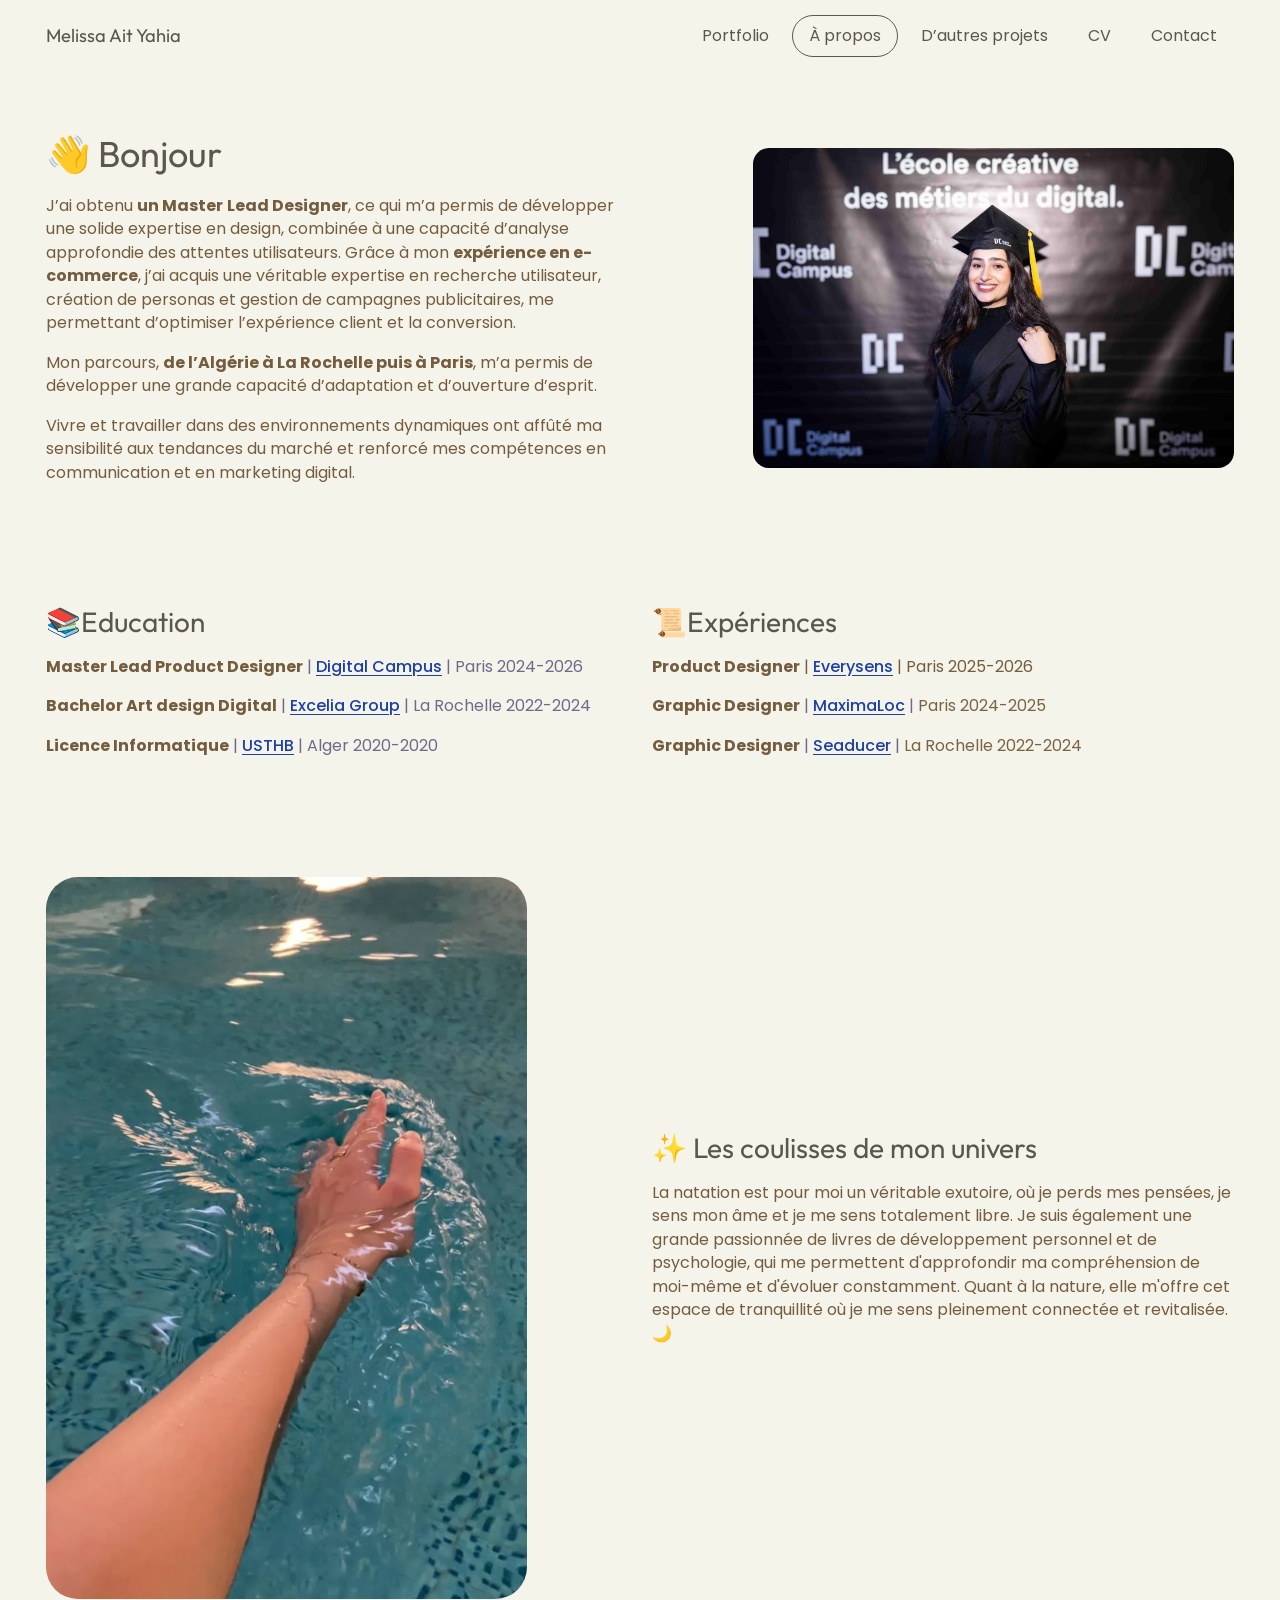
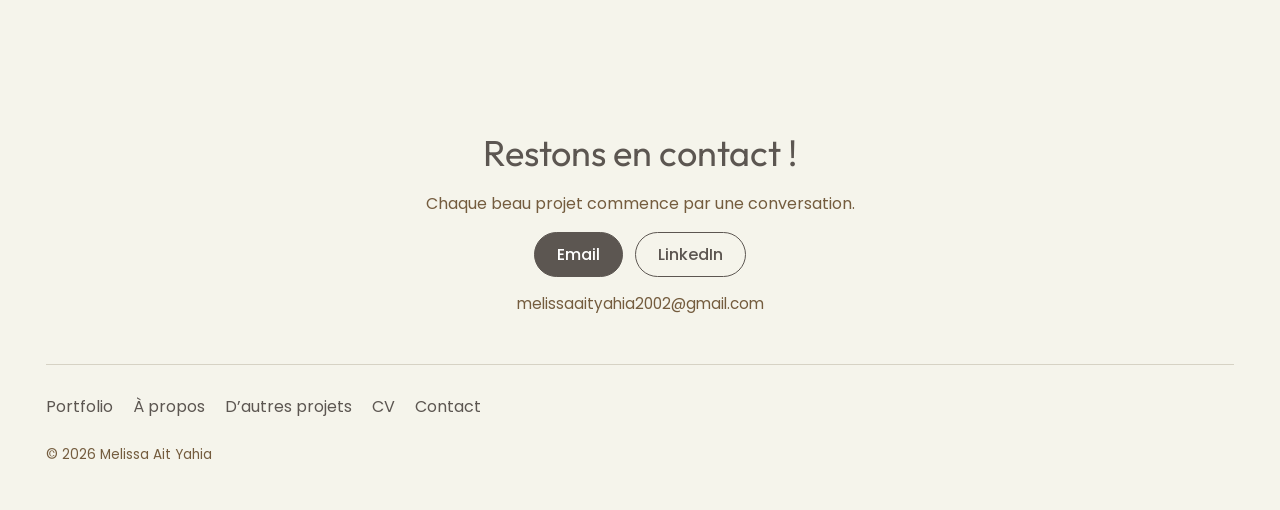
==== commit 8b910247: "Refactored repetetive header and footer boilerplat code from all pages" ====
--- a/a-propos.html
+++ b/a-propos.html
@@ -2,157 +2,94 @@
 <html lang="fr">
 
 <head>
-  <meta charset="utf-8">
-  <meta name="viewport" content="width=device-width, initial-scale=1">
-  <title>À propos — Melissa Ait Yahia</title>
-  <meta name="description" content="Parcours, formation et univers de Melissa Ait Yahia, Product Designer.">
-  <meta property="og:title" content="À propos — Melissa Ait Yahia">
-  <meta property="og:description" content="Parcours, formation et univers de Melissa Ait Yahia, Product Designer.">
-  <link rel="icon" href="assets/favicon.svg" type="image/svg+xml">
-  <link rel="preconnect" href="https://fonts.googleapis.com">
-  <link rel="preconnect" href="https://fonts.gstatic.com" crossorigin>
-  <link
-    href="https://fonts.googleapis.com/css2?family=Outfit:wght@400;700&family=Poppins:ital,wght@0,400;0,700;1,400;1,700&family=Inter+Tight:wght@500&display=swap"
-    rel="stylesheet">
-  <link rel="stylesheet" href="assets/style.css">
+    <meta charset="utf-8">
+    <meta name="viewport" content="width=device-width, initial-scale=1">
+    <title>À propos — Melissa Ait Yahia</title>
+    <meta name="description" content="Parcours, formation et univers de Melissa Ait Yahia, Product Designer.">
+    <meta property="og:title" content="À propos — Melissa Ait Yahia">
+    <meta property="og:description" content="Parcours, formation et univers de Melissa Ait Yahia, Product Designer.">
+    <link rel="icon" href="assets/favicon.svg" type="image/svg+xml">
+    <link rel="preconnect" href="https://fonts.googleapis.com">
+    <link rel="preconnect" href="https://fonts.gstatic.com" crossorigin>
+    <link href="https://fonts.googleapis.com/css2?family=Outfit:wght@400;700&family=Poppins:ital,wght@0,400;0,700;1,400;1,700&family=Inter+Tight:wght@500&display=swap" rel="stylesheet">
+    <link rel="stylesheet" href="assets/style.css">
 </head>
 
 <body>
-  <a class="skip" href="#contenu">Aller au contenu</a>
-  <header class="site-header">
-    <div class="wrap header-inner">
-      <a class="brand" href="./">Melissa Ait Yahia</a>
-      <button class="menu-toggle" type="button" aria-expanded="false" aria-controls="menu"><span
-          class="sr-only">Menu</span><span class="bars" aria-hidden="true"></span></button>
-      <nav aria-label="Navigation principale">
-        <ul id="menu" class="menu">
-          <li><a class="pill" href="./">Portfolio</a></li>
-          <li><a class="pill" href="a-propos.html" aria-current="page">À propos</a></li>
-          <li><a class="pill" href="autres-projets.html">D’autres projets</a></li>
-          <li><a class="pill" href="assets/cv/Melissa_Ait_Yahia-CV.pdf" target="_blank" rel="noopener">CV<span
-                class="sr-only"> (PDF)</span></a></li>
-          <li><a class="pill" href="#contact">Contact</a></li>
-        </ul>
-      </nav>
-    </div>
-  </header>
-  <main id="contenu">
-    <section class="sec sec--general" id="section-1" style="--pt:60px;--pb:60px">
-      <div class="wrap">
-        <div class="grid grid--12">
-          <div class="col col--middle" style="--cs:1;--ce:7;">
-            <div class="tc tc--left">
-              <h2>👋 Bonjour</h2>
-              <p>J’ai obtenu <strong>un Master</strong> <strong>Lead Designer</strong>, ce qui m’a permis de développer
-                une solide expertise en design, combinée à une capacité d’analyse approfondie des attentes utilisateurs.
-                Grâce à mon
-                <strong>expérience en e-commerce</strong>, j’ai acquis une véritable expertise en recherche utilisateur,
-                création de personas et gestion de campagnes publicitaires, me permettant d’optimiser l’expérience
-                client et la conversion.
-              </p>
-              <p>Mon parcours, <strong>de l’Algérie à La Rochelle puis à Paris</strong>, m’a permis de développer une
-                grande capacité d’adaptation et d’ouverture d’esprit. </p>
-              <p>Vivre et travailler dans des environnements dynamiques ont affûté ma sensibilité aux tendances du
-                marché et renforcé mes compétences en communication et en marketing digital.</p>
+    <a class="skip" href="#contenu">Aller au contenu</a>
+
+    <div id="header-placeholder"></div>
+    <main id="contenu">
+        <section class="sec sec--general" id="section-1" style="--pt:60px;--pb:60px">
+            <div class="wrap">
+                <div class="grid grid--12">
+                    <div class="col col--middle" style="--cs:1;--ce:7;">
+                        <div class="tc tc--left">
+                            <h2>👋 Bonjour</h2>
+                            <p>J’ai obtenu <strong>un Master</strong> <strong>Lead Designer</strong>, ce qui m’a permis de développer une solide expertise en design, combinée à une capacité d’analyse approfondie des attentes utilisateurs. Grâce à mon
+                                <strong>expérience en e-commerce</strong>, j’ai acquis une véritable expertise en recherche utilisateur, création de personas et gestion de campagnes publicitaires, me permettant d’optimiser l’expérience client et la conversion.
+                            </p>
+                            <p>Mon parcours, <strong>de l’Algérie à La Rochelle puis à Paris</strong>, m’a permis de développer une grande capacité d’adaptation et d’ouverture d’esprit. </p>
+                            <p>Vivre et travailler dans des environnements dynamiques ont affûté ma sensibilité aux tendances du marché et renforcé mes compétences en communication et en marketing digital.</p>
+                        </div>
+                    </div>
+                    <div class="col col--middle" style="--cs:8;--ce:13;">
+                        <figure class="media"><img src="assets/img/about/mely-diplomée.jpg" srcset="assets/img/about/mely-diplomée.jpg 1000w, assets/img/about/mely-diplomée.jpg 2000w" sizes="(min-width: 1240px) 1188px, 100vw" width="2000" height="2086" alt="Bonjour" loading="lazy"
+                                decoding="async" style="border-radius:16px"></figure>
+                    </div>
+                </div>
             </div>
-          </div>
-          <div class="col col--middle" style="--cs:8;--ce:13;">
-            <figure class="media"><img src="assets/img/about/mely-diplomée.jpg"
-                srcset="assets/img/about/mely-diplomée.jpg 1000w, assets/img/about/mely-diplomée.jpg 2000w"
-                sizes="(min-width: 1240px) 1188px, 100vw" width="2000" height="2086" alt="Bonjour" loading="lazy"
-                decoding="async" style="border-radius:16px"></figure>
-          </div>
-        </div>
-      </div>
-    </section>
-    <section class="sec sec--columns" id="section-2" style="--pt:60px;--pb:60px">
-      <div class="wrap">
-        <div class="grid grid--12">
-          <div class="col" style="--cs:1;--ce:7;">
-            <div class="tc tc--left">
-              <h3>📚Education</h3>
-              <p><strong>Master Lead Designer</strong><span style="color:#6F6A89"> | </span><a
-                  href="https://www.digital-campus.fr/ecole/paris" rel="noopener" target="_blank">Digital
+        </section>
+        <section class="sec sec--columns" id="section-2" style="--pt:60px;--pb:60px">
+            <div class="wrap">
+                <div class="grid grid--12">
+                    <div class="col" style="--cs:1;--ce:7;">
+                        <div class="tc tc--left">
+                            <h3>📚Education</h3>
+                            <p><strong>Master Lead Product Designer</strong><span style="color:#6F6A89"> | </span><a href="https://www.digital-campus.fr/ecole/paris" rel="noopener" target="_blank">Digital
                   Campus</a><span style="color:#6F6A89"> | Paris 2024-2026</span></p>
-              <p><strong>Bachelor Art design Digital</strong><span style="color:#6F6A89"> | </span><a
-                  href="https://www.digital-campus.fr/ecole/paris" rel="noopener" target="_blank">Excelia Group</a><span
-                  style="color:#6F6A89"> | La Rochelle 2022-2024</span></p>
-              <p><strong>Licence Informatique</strong><span style="color:#6F6A89"> | </span><a
-                  href="https://www.digital-campus.fr/ecole/paris" rel="noopener" target="_blank">USTHB</a><span
-                  style="color:#6F6A89"> | Alger 2020-2020</span></p>
+                            <p><strong>Bachelor Art design Digital</strong><span style="color:#6F6A89"> | </span><a href="https://www.digital-campus.fr/ecole/paris" rel="noopener" target="_blank">Excelia Group</a><span style="color:#6F6A89"> | La Rochelle 2022-2024</span></p>
+                            <p><strong>Licence Informatique</strong><span style="color:#6F6A89"> | </span><a href="https://www.digital-campus.fr/ecole/paris" rel="noopener" target="_blank">USTHB</a><span style="color:#6F6A89"> | Alger 2020-2020</span></p>
+                        </div>
+                    </div>
+                    <div class="col" style="--cs:7;--ce:13;">
+                        <div class="tc tc--left">
+                            <h3>📜Expériences</h3>
+                            <p><strong>Product Designer</strong> | <a href="https://www.digital-campus.fr/ecole/paris" rel="noopener" target="_blank">Everysens</a> | Paris 2025-2026</p>
+                            <p><strong>Graphic Designer</strong><span style="color:#6F6A89"> | </span><a href="https://www.digital-campus.fr/ecole/paris" rel="noopener" target="_blank">MaximaLoc</a><span style="color:#6F6A89"> | </span><span style="color:#7A6344">Paris 2024-2025</span></p>
+                            <p><strong>Graphic Designer</strong><span style="color:#6F6A89"> | </span><a href="https://www.digital-campus.fr/ecole/paris" rel="noopener" target="_blank">Seaducer</a><span style="color:#6F6A89"> |</span><span style="color:#7A6344"> La Rochelle 2022-2024</span></p>
+                        </div>
+                    </div>
+                </div>
             </div>
-          </div>
-          <div class="col" style="--cs:7;--ce:13;">
-            <div class="tc tc--left">
-              <h3>📜Expériences</h3>
-              <p><strong>Product Designer</strong> | <a href="https://www.digital-campus.fr/ecole/paris" rel="noopener"
-                  target="_blank">Everysens</a> | Paris 2025-2026</p>
-              <p><strong>Graphic Designer</strong><span style="color:#6F6A89"> | </span><a
-                  href="https://www.digital-campus.fr/ecole/paris" rel="noopener" target="_blank">MaximaLoc</a><span
-                  style="color:#6F6A89"> | </span><span style="color:#7A6344">Paris 2024-2025</span></p>
-              <p><strong>Graphic Designer</strong><span style="color:#6F6A89"> | </span><a
-                  href="https://www.digital-campus.fr/ecole/paris" rel="noopener" target="_blank">Seaducer</a><span
-                  style="color:#6F6A89"> |</span><span style="color:#7A6344"> La Rochelle 2022-2024</span></p>
+        </section>
+        <section class="sec sec--general" id="section-3" style="--pt:60px;--pb:60px">
+            <div class="wrap">
+                <div class="grid grid--12">
+                    <div class="col col--middle" style="--cs:1;--ce:6;">
+                        <figure class="media"><img src="assets/img/about/5zqVWGDqrC8O8Jfr-ea85.webp" width="674" height="1011" alt="Expériences" loading="lazy" decoding="async" style="border-radius:32px"></figure>
+                    </div>
+                    <div class="col col--middle" style="--cs:7;--ce:13;">
+                        <div class="tc tc--left">
+                            <h3>✨ Les coulisses de mon univers</h3>
+                            <p>La natation est pour moi un véritable exutoire, où je perds mes pensées, je sens mon âme et je me sens totalement libre. Je suis également une grande passionnée de livres de développement personnel et de psychologie, qui me
+                                permettent d'approfondir ma compréhension de moi-même et d'évoluer constamment. Quant à la nature, elle m'offre cet espace de tranquillité où je me sens pleinement connectée et revitalisée. 🌙</p>
+                        </div>
+                    </div>
+                </div>
             </div>
-          </div>
-        </div>
-      </div>
-    </section>
-    <section class="sec sec--general" id="section-3" style="--pt:60px;--pb:60px">
-      <div class="wrap">
-        <div class="grid grid--12">
-          <div class="col col--middle" style="--cs:1;--ce:6;">
-            <figure class="media"><img src="assets/img/about/5zqVWGDqrC8O8Jfr-ea85.webp" width="674" height="1011"
-                alt="Expériences" loading="lazy" decoding="async" style="border-radius:32px"></figure>
-          </div>
-          <div class="col col--middle" style="--cs:7;--ce:13;">
-            <div class="tc tc--left">
-              <h3>✨ Les coulisses de mon univers</h3>
-              <p>La natation est pour moi un véritable exutoire, où je perds mes pensées, je sens mon âme et je me sens
-                totalement libre. Je suis également une grande passionnée de livres de développement personnel et de
-                psychologie, qui me
-                permettent d'approfondir ma compréhension de moi-même et d'évoluer constamment. Quant à la nature, elle
-                m'offre cet espace de tranquillité où je me sens pleinement connectée et revitalisée. 🌙</p>
-            </div>
-          </div>
-        </div>
-      </div>
-    </section>
-  </main>
-  <footer class="site-footer" id="contact">
-    <div class="wrap">
-      <div class="contact">
-        <h2>Restons en contact !</h2>
-        <p>Chaque beau projet commence par une conversation.</p>
-        <p class="contact-links"><a class="btn" href="mailto:melissaaityahia2002@gmail.com">Email</a> <a
-            class="btn btn--ghost" href="https://www.linkedin.com/in/melissa-ait-yahia/" target="_blank"
-            rel="noopener">LinkedIn</a></p>
-        <p class="email">melissaaityahia2002@gmail.com</p>
-      </div>
-      <div class="footer-bar">
-        <ul class="footer-links">
-          <li><a href="./">Portfolio</a></li>
-          <li><a href="a-propos.html" aria-current="page">À propos</a></li>
-          <li><a href="autres-projets.html">D’autres projets</a></li>
-          <li><a href="assets/cv/Melissa_Ait_Yahia-CV.pdf" target="_blank" rel="noopener">CV<span class="sr-only">
-                (PDF)</span></a></li>
-          <li><a href="#contact">Contact</a></li>
-        </ul>
-        <a class="li-icon" href="https://www.linkedin.com/in/melissa-ait-yahia/" target="_blank" rel="noopener"
-          aria-label="LinkedIn"><svg viewBox="0 0 24 24" width="22" height="22" aria-hidden="true">
-            <path fill="currentColor"
-              d="M20.45 20.45h-3.56v-5.57c0-1.33-.02-3.04-1.85-3.04-1.85 0-2.14 1.45-2.14 2.94v5.67H9.35V9h3.41v1.56h.05c.48-.9 1.64-1.85 3.37-1.85 3.6 0 4.27 2.37 4.27 5.46v6.28zM5.34 7.43a2.06 2.06 0 1 1 0-4.13 2.06 2.06 0 0 1 0 4.13zM7.12 20.45H3.56V9h3.56v11.45zM22.22 0H1.77C.79 0 0 .77 0 1.73v20.54C0 23.23.79 24 1.77 24h20.45c.98 0 1.78-.77 1.78-1.73V1.73C24 .77 23.2 0 22.22 0z" />
-          </svg></a>
-      </div>
-      <p class="small">© 2026 Melissa Ait Yahia</p>
-    </div>
-  </footer>
-  <a class="to-top" href="#contenu" aria-label="Revenir en haut de la page" hidden><svg viewBox="0 0 24 24" width="22"
+        </section>
+    </main>
+    <div id="footer-placeholder"></div>
+
+    <a class="to-top" href="#contenu" aria-label="Revenir en haut de la page" hidden><svg viewBox="0 0 24 24" width="22"
       height="22" aria-hidden="true">
       <path d="M12 19V5M5 12l7-7 7 7" fill="none" stroke="currentColor" stroke-width="2" stroke-linecap="round"
         stroke-linejoin="round" />
     </svg></a>
-  <script src="assets/site.js" defer></script>
+    <script src="assets/site.js" defer></script>
+    <script src="assets/header-footer.js" defer></script>
+
 </body>
 
 </html>
